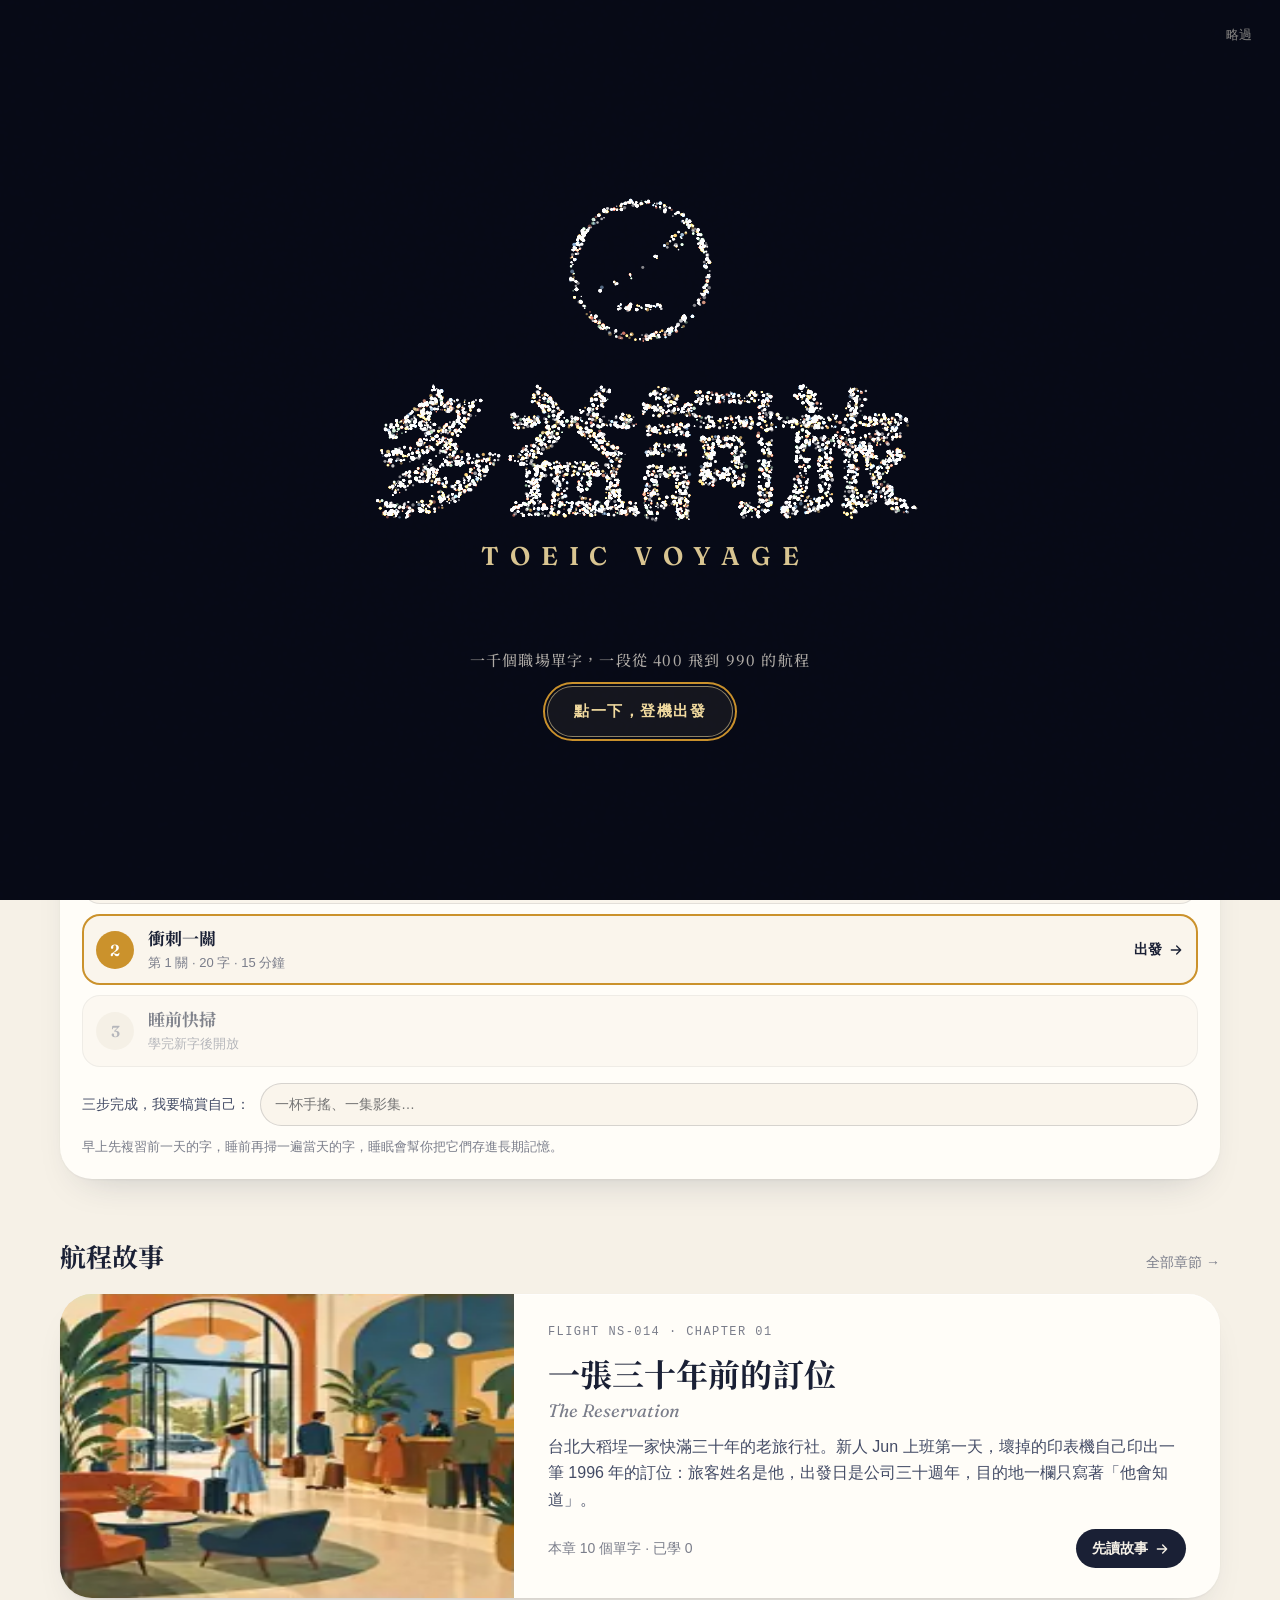
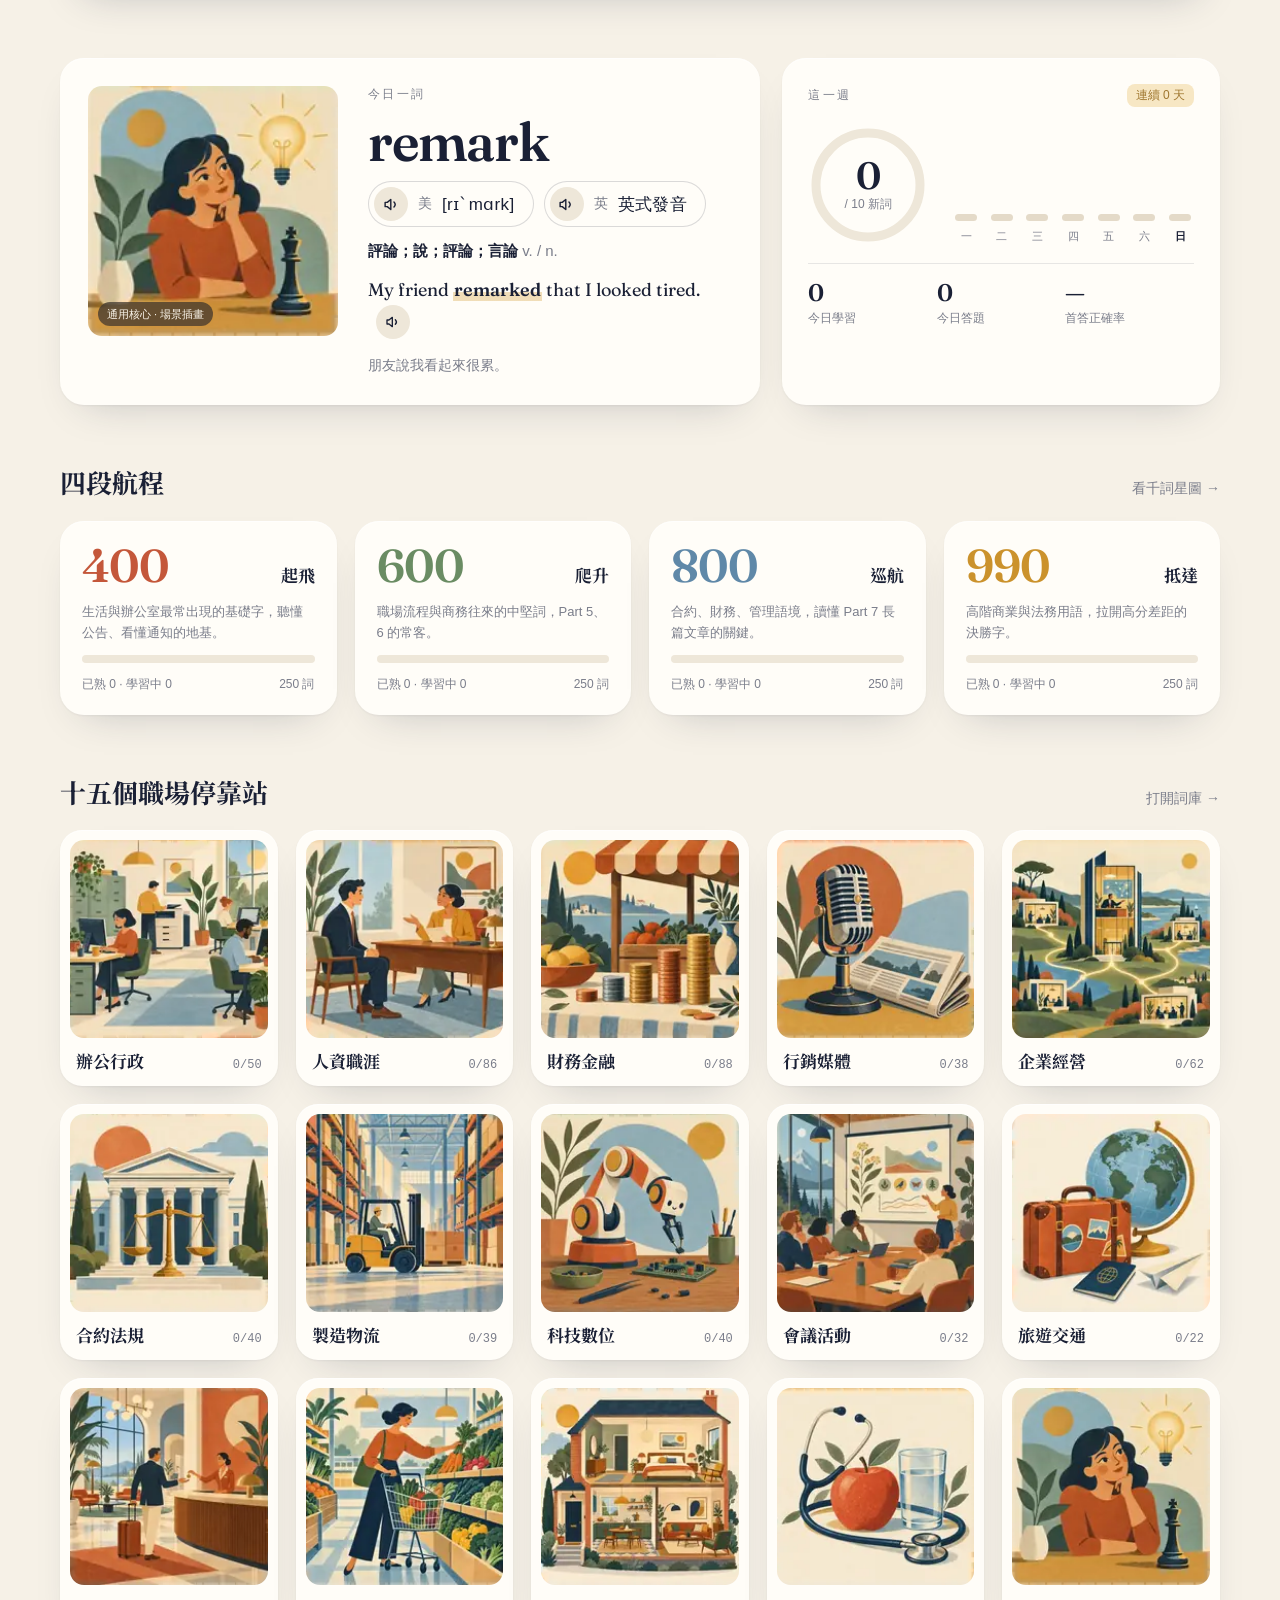
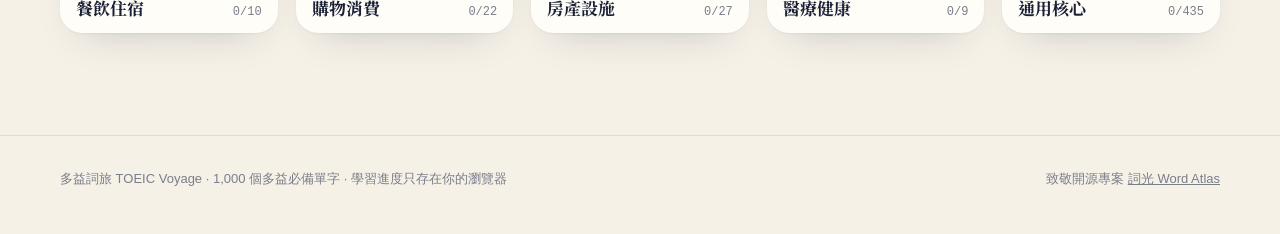
==== index.html @ 52d014e0 "Rotate six workplace sentences per word in fill-in-the-blank questions - 5,000 original TOEIC-contex" ====
<!doctype html>
<html lang="zh-Hant-TW">
<head>
<meta charset="utf-8">
<meta name="viewport" content="width=device-width, initial-scale=1, viewport-fit=cover">
<title>多益詞旅 TOEIC Voyage</title>
<meta name="claude:viewport-fit-sides" content="cover">
<meta name="description" content="多益詞旅 TOEIC Voyage：1,000 個多益必備單字，依 400／600／800／990 分四段航程與 15 個職場場景整理，附插畫、美英真人發音、KK 音標、間隔複習與 Part 5 風格練習。">
<meta name="theme-color" content="#f6f1e7">
<link rel="preconnect" href="https://fonts.googleapis.com">
<link rel="preconnect" href="https://fonts.gstatic.com" crossorigin>
<link rel="stylesheet" href="https://fonts.googleapis.com/css2?family=Fraunces:ital,opsz,wght@0,9..144,300..700;1,9..144,300..700&family=Noto+Serif+TC:wght@600;700;900&display=swap">
<link rel="preload" as="image" href="assets/brand/hero.webp">
<link rel="stylesheet" href="assets/app.css">
</head>
<body>
<div id="app"></div>
<noscript><p style="padding:24px">多益詞旅 TOEIC Voyage 需要啟用 JavaScript 才能使用。</p></noscript>
<script src="assets/words.js"></script>
<script src="assets/stories.js"></script>
<script src="assets/cloze.js"></script>
<script src="assets/app.js"></script>
</body>
</html>
---- assets/app.css ----
/* 多益詞旅 TOEIC Voyage — design system
   Layout: an illustrated field guide. Ivory paper, ink, four field-guide pigments (one per score leg:
   400 terra · 600 sage · 800 sky · 990 ochre), painted plates in rounded frames, risograph grain over everything. */

:root {
  --paper: #f6f1e7;
  --paper-2: #eee7d9;
  --paper-3: #e4dac8;
  --card: #fffdf8;
  --card-2: #faf5ec;
  --ink: #1a2035;
  --ink-2: #434b65;
  --ink-3: #7a7d8a;
  --ink-4: #aba79f;
  --line: rgba(26, 32, 53, 0.1);
  --line-strong: rgba(26, 32, 53, 0.16);
  --terra: #c4573a;
  --terra-soft: #f5ddd1;
  --ochre: #cb922c;
  --ochre-soft: #f7e7c4;
  --sage: #6a8c63;
  --sage-soft: #dfe9d8;
  --sky: #5f88a8;
  --sky-soft: #dde8f0;
  --good: #4b7b45;
  --bad: #b84a30;
  --glow: rgba(255, 200, 110, 0.26);
  --mark: rgba(211, 154, 47, 0.32);
  --hero-ink: #fbf6ec;
  --hero-shade: rgba(16, 22, 40, 0.86);
  --grain-blend: multiply;
  --grain-opacity: 0.32;
  --shadow-sm: 0 1px 2px rgba(30, 38, 64, 0.06), 0 2px 6px -2px rgba(30, 38, 64, 0.06);
  --shadow: 0 1px 0 rgba(255, 255, 255, 0.7) inset, 0 1px 2px rgba(30, 38, 64, 0.05), 0 18px 40px -24px rgba(30, 38, 64, 0.28);
  --shadow-lg: 0 30px 80px -30px rgba(20, 26, 46, 0.45), 0 8px 24px -12px rgba(20, 26, 46, 0.2);
  --serif: "Fraunces", "Iowan Old Style", Georgia, serif;
  --serif-zh: "Noto Serif TC", "Songti TC", "PMingLiU", serif;
  --sans: -apple-system, BlinkMacSystemFont, "PingFang TC", "Noto Sans TC", "Microsoft JhengHei", "Segoe UI", sans-serif;
  --mono: ui-monospace, "SF Mono", "JetBrains Mono", Menlo, Consolas, monospace;
  --r-sm: 10px;
  --r: 16px;
  --r-lg: 24px;
  --r-xl: 32px;
  --ease: cubic-bezier(0.2, 0.8, 0.2, 1);
  --spring: cubic-bezier(0.34, 1.4, 0.5, 1);
  --top: 68px;
  --tabbar: 0px;
  color-scheme: light;
}
@media (prefers-color-scheme: dark) {
  :root:not([data-theme="light"]) {
    --paper: #0d1120;
    --paper-2: #151b2d;
    --paper-3: #1e263b;
    --card: #131a2b;
    --card-2: #19213a;
    --ink: #f2ebdd;
    --ink-2: #c8c1b3;
    --ink-3: #8d8c94;
    --ink-4: #5f6372;
    --line: rgba(242, 235, 221, 0.08);
    --line-strong: rgba(242, 235, 221, 0.14);
    --terra: #e57c5a;
    --terra-soft: rgba(229, 124, 90, 0.16);
    --ochre: #e8b65a;
    --ochre-soft: rgba(232, 182, 90, 0.15);
    --sage: #97b88e;
    --sage-soft: rgba(151, 184, 142, 0.15);
    --sky: #8fb2cc;
    --sky-soft: rgba(143, 178, 204, 0.15);
    --good: #97b88e;
    --bad: #e57c5a;
    --glow: rgba(232, 182, 90, 0.14);
    --mark: rgba(232, 182, 90, 0.28);
    --hero-shade: rgba(8, 12, 24, 0.88);
    --grain-blend: screen;
    --grain-opacity: 0.16;
    --shadow-sm: 0 1px 2px rgba(0, 0, 0, 0.3);
    --shadow: 0 1px 0 rgba(255, 255, 255, 0.04) inset, 0 20px 40px -24px rgba(0, 0, 0, 0.7);
    --shadow-lg: 0 30px 80px -20px rgba(0, 0, 0, 0.75);
    color-scheme: dark;
  }
}
:root[data-theme="dark"] {
  --paper: #0d1120;
  --paper-2: #151b2d;
  --paper-3: #1e263b;
  --card: #131a2b;
  --card-2: #19213a;
  --ink: #f2ebdd;
  --ink-2: #c8c1b3;
  --ink-3: #8d8c94;
  --ink-4: #5f6372;
  --line: rgba(242, 235, 221, 0.08);
  --line-strong: rgba(242, 235, 221, 0.14);
  --terra: #e57c5a;
  --terra-soft: rgba(229, 124, 90, 0.16);
  --ochre: #e8b65a;
  --ochre-soft: rgba(232, 182, 90, 0.15);
  --sage: #97b88e;
  --sage-soft: rgba(151, 184, 142, 0.15);
  --sky: #8fb2cc;
  --sky-soft: rgba(143, 178, 204, 0.15);
  --good: #97b88e;
  --bad: #e57c5a;
  --glow: rgba(232, 182, 90, 0.14);
  --mark: rgba(232, 182, 90, 0.28);
  --hero-shade: rgba(8, 12, 24, 0.88);
  --grain-blend: screen;
  --grain-opacity: 0.16;
  --shadow-sm: 0 1px 2px rgba(0, 0, 0, 0.3);
  --shadow: 0 1px 0 rgba(255, 255, 255, 0.04) inset, 0 20px 40px -24px rgba(0, 0, 0, 0.7);
  --shadow-lg: 0 30px 80px -20px rgba(0, 0, 0, 0.75);
  color-scheme: dark;
}

/* ---------- base ---------- */
*, *::before, *::after { box-sizing: border-box; }
html { -webkit-text-size-adjust: 100%; text-size-adjust: 100%; scroll-padding-top: calc(var(--top) + 16px); }
html.is-locked { overflow: hidden; }
body {
  margin: 0;
  min-height: 100dvh;
  background: radial-gradient(1200px 560px at 50% -220px, var(--glow), transparent 72%) no-repeat, var(--paper);
  color: var(--ink);
  font: 400 15px/1.65 var(--sans);
  -webkit-font-smoothing: antialiased;
  font-feature-settings: "kern", "palt";
}
body::before {
  content: "";
  position: fixed;
  inset: 0 0 auto;
  height: env(safe-area-inset-top, 0px);
  z-index: 60;
  background: var(--paper);
}
body::after {
  /* Risograph grain shared with the paintings. */
  content: "";
  position: fixed;
  inset: 0;
  z-index: 200;
  pointer-events: none;
  opacity: var(--grain-opacity);
  mix-blend-mode: var(--grain-blend);
  background-image: url("data:image/svg+xml;utf8,<svg xmlns='http://www.w3.org/2000/svg' width='180' height='180'><filter id='n'><feTurbulence type='fractalNoise' baseFrequency='.85' numOctaves='3' stitchTiles='stitch'/><feColorMatrix values='0 0 0 0 0.12 0 0 0 0 0.14 0 0 0 0 0.22 0 0 0 .09 0'/></filter><rect width='100%' height='100%' filter='url(%23n)'/></svg>");
}
button, input, select, textarea { font: inherit; color: inherit; }
button { cursor: pointer; background: none; border: 0; padding: 0; }
a { color: inherit; }
:focus-visible { outline: 2px solid var(--ochre); outline-offset: 2px; border-radius: 8px; }
::selection { background: var(--mark); }
[hidden] { display: none !important; }
mark { background: linear-gradient(transparent 60%, var(--mark) 60%); color: inherit; font-weight: 600; padding: 0 1px; }
.sr-only { position: absolute; width: 1px; height: 1px; overflow: hidden; clip: rect(0 0 0 0); white-space: nowrap; }
h1, h2, h3 { text-wrap: balance; margin: 0; font-weight: inherit; }
p { margin: 0; }
img { max-width: 100%; display: block; }

.wrap {
  width: 100%;
  max-width: 1200px;
  margin: 0 auto;
  padding-left: max(20px, env(safe-area-inset-left, 0px));
  padding-right: max(20px, env(safe-area-inset-right, 0px));
}
.eyebrow { font: 500 12px/1.4 var(--sans); letter-spacing: 0.2em; color: var(--ink-3); }
.eyebrow.mono { font-family: var(--mono); letter-spacing: 0.12em; text-transform: uppercase; }
.serif { font-family: var(--serif); }
.num { font-variant-numeric: tabular-nums; }

/* ---------- top bar ---------- */
.top {
  position: sticky;
  top: env(safe-area-inset-top, 0px);
  z-index: 50;
  background: color-mix(in srgb, var(--paper) 82%, transparent);
  backdrop-filter: saturate(1.4) blur(16px);
  -webkit-backdrop-filter: saturate(1.4) blur(16px);
}
.top .wrap { height: var(--top); display: flex; align-items: center; gap: 28px; }
.brand { display: flex; align-items: center; gap: 12px; text-decoration: none; flex: none; }
.brand-mark { width: 34px; height: 34px; color: var(--ink); }
.brand-zh { font: 700 22px/1 var(--serif-zh); letter-spacing: 0.06em; }
.brand-en { font: italic 400 17px/1 var(--serif); color: var(--ink-3); }
.nav { display: flex; gap: 2px; }
.nav a { text-decoration: none; padding: 8px 18px; border-radius: 999px; color: var(--ink-3); font-size: 16px; transition: background 0.2s, color 0.2s; }
.nav a:hover { color: var(--ink); }
.nav a[aria-current="page"] { background: var(--paper-2); color: var(--ink); font-weight: 600; }
.top-tools { margin-left: auto; display: flex; align-items: center; gap: 6px; }
.search-btn {
  display: flex; align-items: center; gap: 10px;
  min-width: 260px;
  padding: 9px 10px 9px 16px;
  border: 1px solid var(--line-strong);
  border-radius: 999px;
  background: color-mix(in srgb, var(--card) 70%, transparent);
  color: var(--ink-3);
}
.search-btn kbd { margin-left: auto; font: 500 11px var(--mono); padding: 2px 7px; border: 1px solid var(--line-strong); border-radius: 7px; background: var(--card); }
.icon-btn { width: 42px; height: 42px; display: grid; place-items: center; border-radius: 999px; color: var(--ink-2); }
.icon-btn:hover { background: var(--paper-2); }
.icon-btn svg, .search-btn svg { width: 20px; height: 20px; }
.icon-btn[aria-pressed="false"] { color: var(--ink-4); }
.amb { position: relative; }
.amb-btn { position: relative; }
.amb-bars { position: absolute; right: 7px; bottom: 7px; display: none; gap: 1.5px; align-items: flex-end; height: 8px; }
.amb-btn.is-on { color: var(--ochre); }
.amb-btn.is-on .amb-bars { display: flex; }
.amb-bars i { width: 2px; height: 100%; border-radius: 1px; background: currentColor; transform-origin: bottom; animation: eq 1.1s ease-in-out infinite; }
.amb-bars i:nth-child(2) { animation-delay: -0.35s; }
.amb-bars i:nth-child(3) { animation-delay: -0.7s; }
@keyframes eq { 0%, 100% { transform: scaleY(0.3); } 50% { transform: scaleY(1); } }
.amb-pop {
  position: absolute;
  right: 0;
  top: calc(100% + 10px);
  z-index: 70;
  width: min(320px, calc(100vw - 32px));
  padding: 16px;
  border-radius: 22px;
  background: var(--card);
  box-shadow: var(--shadow-lg);
  display: grid;
  gap: 10px;
  animation: rise 0.25s var(--ease);
}
.amb-pop ul { list-style: none; margin: 0; padding: 0; display: grid; gap: 4px; }
.amb-pop li button { width: 100%; display: grid; gap: 1px; text-align: left; padding: 9px 12px; border-radius: 14px; }
.amb-pop li button:hover { background: var(--card-2); }
.amb-pop li button[aria-pressed="true"] { background: var(--ochre-soft); }
.amb-pop li b { font: 700 15px/1.3 var(--serif-zh); }
.amb-pop li span { font-size: 12px; color: var(--ink-3); }
.amb-vol { display: grid; grid-template-columns: auto minmax(0, 1fr); gap: 12px; align-items: center; font-size: 13px; color: var(--ink-2); padding: 4px 4px 0; }
.amb-vol input { width: 100%; accent-color: var(--ochre); }
.amb-note { font-size: 12px; color: var(--ink-3); padding: 0 4px; }
@media (max-width: 860px) { .amb { position: static; } .amb-pop { position: fixed; top: calc(var(--top) + env(safe-area-inset-top, 0px) + 6px); right: max(16px, env(safe-area-inset-right, 0px)); } }
.splash { position: fixed; inset: 0; z-index: 195; background: #070b16; color: #f3ecdf; overflow: hidden; clip-path: circle(150% at 50% 50%); transition: clip-path 1s cubic-bezier(0.7, 0, 0.3, 1), opacity 0.6s; }
.splash.is-open { clip-path: circle(0% at 50% 42%); }
.splash-cv { position: absolute; inset: 0; width: 100%; height: 100%; }
.splash-ui { position: absolute; left: 0; right: 0; top: 70%; display: grid; justify-items: center; gap: 14px; padding: 0 max(20px, env(safe-area-inset-left, 0px)); text-align: center; opacity: 0; transform: translateY(8px); transition: opacity 0.8s var(--ease), transform 0.8s var(--ease); }
.splash.is-ready .splash-ui { opacity: 1; transform: none; }
.splash-en { position: absolute; left: 0; right: 0; margin: 0; transform: translateY(-50%); text-align: center; font-family: var(--serif); font-weight: 600; letter-spacing: 0.42em; padding-left: 0.42em; color: rgba(243, 220, 160, 0.9); opacity: 0; transition: opacity 1.2s var(--ease) 0.2s; }
.splash.is-ready .splash-en { opacity: 1; }
.splash.is-still .splash-en { display: none; }
.splash-tag { font: 500 15px/1.6 var(--serif-zh); color: rgba(243, 236, 223, 0.72); letter-spacing: 0.08em; }
.splash-go { padding: 12px 26px; border-radius: 999px; border: 1px solid rgba(243, 220, 160, 0.55); color: #f3dca0; font-weight: 600; letter-spacing: 0.1em; background: rgba(243, 220, 160, 0.06); animation: breathe 2.4s ease-in-out infinite; }
.splash-go:hover { background: rgba(243, 220, 160, 0.14); }
@keyframes breathe { 0%, 100% { box-shadow: 0 0 0 0 rgba(243, 220, 160, 0.0); } 50% { box-shadow: 0 0 0 10px rgba(243, 220, 160, 0.08); } }
.splash-skip { position: fixed; right: max(18px, env(safe-area-inset-right, 0px)); top: calc(18px + env(safe-area-inset-top, 0px)); font-size: 13px; color: rgba(243, 236, 223, 0.55); padding: 6px 10px; }
.splash.is-still .splash-ui { top: 45%; }
.splash.is-still::before { content: "多益詞旅"; position: absolute; left: 0; right: 0; top: 30%; text-align: center; font: 900 clamp(40px, 10vw, 88px)/1 var(--serif-zh); color: #f3ecdf; }
.gx-hint-short { display: none; }
@media (max-width: 600px) { .gx-hint-long { display: none; } .gx-hint-short { display: inline; } .gx-label { font-size: 11px; } .gx-orbit { font-size: 9px; } }
.burst-layer { position: fixed; inset: 0; width: 100vw; height: 100vh; pointer-events: none; z-index: 185; }
.tabbar { display: none; }
@media (max-width: 860px) {
  :root { --top: 58px; --tabbar: 64px; }
  .nav, .search-btn span, .search-btn kbd, .brand-en { display: none; }
  .search-btn { min-width: 0; border: 0; background: none; padding: 10px; }
  .tabbar {
    display: grid;
    grid-template-columns: repeat(6, 1fr);
    position: fixed;
    left: 0; right: 0; bottom: 0;
    z-index: 50;
    padding: 6px max(8px, env(safe-area-inset-right, 0px)) calc(6px + env(safe-area-inset-bottom, 0px)) max(8px, env(safe-area-inset-left, 0px));
    background: color-mix(in srgb, var(--card) 90%, transparent);
    backdrop-filter: blur(16px);
    -webkit-backdrop-filter: blur(16px);
    border-top: 1px solid var(--line);
  }
  .tabbar a { display: grid; justify-items: center; gap: 2px; padding: 6px 0; font-size: 11px; color: var(--ink-3); text-decoration: none; }
  .tabbar a svg { width: 22px; height: 22px; }
  .tabbar a[aria-current="page"] { color: var(--ink); font-weight: 600; }
  main { padding-bottom: calc(var(--tabbar) + 24px); }
}

/* ---------- page head & sections ---------- */
main { display: block; padding-bottom: 72px; }
.page-head { padding-block: 44px 30px; display: grid; gap: 12px; }
.page-head h1 { font: 700 clamp(34px, 5.6vw, 64px)/1.14 var(--serif-zh); letter-spacing: 0.01em; }
.page-head .sub { color: var(--ink-2); font-size: 17px; max-width: 46em; }
.section { padding-block: 30px; display: grid; gap: 20px; }
.section-head { display: flex; align-items: baseline; justify-content: space-between; gap: 16px; flex-wrap: wrap; }
.section-head h2 { font: 700 26px/1.3 var(--serif-zh); }
.section-head .more { color: var(--ink-3); font-size: 14px; text-decoration: none; }
.section-head .more:hover { color: var(--ink); }

/* ---------- controls ---------- */
.btn {
  display: inline-flex; align-items: center; justify-content: center; gap: 10px;
  padding: 13px 24px;
  border-radius: 999px;
  font-weight: 600;
  font-size: 16px;
  background: var(--ink);
  color: var(--paper);
  transition: transform 0.25s var(--spring), box-shadow 0.25s;
  text-decoration: none;
  white-space: nowrap;
}
.btn:hover { transform: translateY(-1px); box-shadow: var(--shadow); }
.btn:active { transform: translateY(0) scale(0.98); }
.btn svg { width: 18px; height: 18px; }
.btn.ghost { background: transparent; color: var(--ink); box-shadow: inset 0 0 0 1px var(--line-strong); }
.btn.ghost:hover { background: var(--card); }
.btn.small { padding: 8px 16px; font-size: 14px; gap: 6px; }
.btn.small svg { width: 16px; height: 16px; }
.btn[disabled] { opacity: 0.4; pointer-events: none; }

.chips { display: flex; gap: 10px; flex-wrap: wrap; }
.chips.scroll { flex-wrap: nowrap; overflow-x: auto; scrollbar-width: none; padding-bottom: 2px; mask-image: linear-gradient(90deg, #000 94%, transparent); }
.chips.scroll::-webkit-scrollbar { display: none; }
.chip {
  flex: none;
  padding: 9px 20px;
  border-radius: 999px;
  border: 1px solid var(--line-strong);
  background: color-mix(in srgb, var(--card) 70%, transparent);
  color: var(--ink-2);
  font-size: 15px;
  white-space: nowrap;
  transition: border-color 0.2s, background 0.2s;
}
.chip:hover { border-color: var(--ink-3); }
.chip[aria-pressed="true"] { background: var(--ink); border-color: var(--ink); color: var(--paper); }
.chip .dot { display: inline-block; width: 8px; height: 8px; border-radius: 50%; margin-right: 8px; vertical-align: 1px; background: var(--lc, var(--ink-3)); }
.seg { display: inline-flex; max-width: 100%; overflow-x: auto; scrollbar-width: none; padding: 4px; border-radius: 999px; background: var(--paper-2); gap: 2px; }
.seg::-webkit-scrollbar { display: none; }
@media (max-width: 520px) { .seg button { padding: 6px 12px; font-size: 14px; } .filter-bar .chips { min-width: 0; } }
.seg button { padding: 7px 18px; border-radius: 999px; font-size: 15px; color: var(--ink-3); white-space: nowrap; }
.seg button[aria-pressed="true"] { background: var(--card); color: var(--ink); font-weight: 600; box-shadow: var(--shadow-sm); }
.badge {
  display: inline-flex; align-items: center; gap: 4px;
  padding: 2px 9px;
  border-radius: 8px;
  font: 600 12px/1.6 var(--mono);
  color: var(--lc-ink, var(--ink-2));
  background: var(--lc-soft, var(--paper-2));
  white-space: nowrap;
}
.badge.plain { font-family: var(--sans); font-weight: 500; }
.lv-400 { --lc: var(--terra); --lc-soft: var(--terra-soft); --lc-ink: var(--terra); }
.lv-600 { --lc: var(--sage); --lc-soft: var(--sage-soft); --lc-ink: var(--good); }
.lv-800 { --lc: var(--sky); --lc-soft: var(--sky-soft); --lc-ink: var(--sky); }
.lv-990 { --lc: var(--ochre); --lc-soft: var(--ochre-soft); --lc-ink: color-mix(in srgb, var(--ochre) 75%, var(--ink)); }
.card { background: var(--card); border-radius: var(--r-lg); box-shadow: var(--shadow); }

/* ---------- painted plates (sprite atlases) ---------- */
.art {
  position: relative;
  aspect-ratio: 1;
  max-width: 100%;
  border-radius: 14px;
  overflow: hidden;
  background-color: var(--paper-3);
  background-repeat: no-repeat;
}
.art > .art-full { position: absolute; inset: 0; background-repeat: no-repeat; opacity: 0; transition: opacity 0.4s var(--ease); }
.art > .art-full.is-in { opacity: 1; }
.art .art-tag {
  position: absolute; left: 10px; bottom: 10px;
  padding: 3px 9px;
  border-radius: 999px;
  font-size: 11px;
  color: var(--hero-ink);
  background: rgba(16, 22, 40, 0.55);
  backdrop-filter: blur(6px);
  -webkit-backdrop-filter: blur(6px);
}

/* ---------- today: illustrated hero ---------- */
.hero {
  position: relative;
  min-height: 460px;
  border-radius: var(--r-xl);
  overflow: hidden;
  box-shadow: var(--shadow-lg);
  color: var(--hero-ink);
  isolation: isolate;
  display: grid;
  align-items: center;
}
.hero-img { position: absolute; inset: 0; z-index: -2; width: 100%; height: 100%; object-fit: cover; object-position: 70% 50%; transform: scale(1.02); }
.hero::before {
  content: "";
  position: absolute;
  inset: 0;
  z-index: -1;
  background: linear-gradient(90deg, var(--hero-shade) 0%, color-mix(in srgb, var(--hero-shade) 70%, transparent) 30%, transparent 62%);
}
.hero-body { padding: 52px 56px; display: grid; gap: 20px; max-width: 560px; }
.hero-flight { font: 500 12px/1.4 var(--mono); letter-spacing: 0.16em; color: color-mix(in srgb, var(--hero-ink) 70%, transparent); }
.hero h2 { font: 700 clamp(44px, 6vw, 72px)/1.05 var(--serif-zh); }
.hero h2 em { font: 600 1.06em/1 var(--serif); font-style: normal; color: #f3c46b; margin-left: 4px; }
.hero h2 small { font: 700 0.42em/1 var(--serif-zh); margin-left: 14px; opacity: 0.85; }
.hero p { font-size: 17px; color: color-mix(in srgb, var(--hero-ink) 86%, transparent); }
.faces { display: flex; align-items: center; gap: 16px; }
.faces-stack { display: flex; }
.faces-stack .art {
  width: 60px; height: 60px;
  border-radius: 14px;
  border: 2.5px solid var(--hero-ink);
  box-shadow: 0 6px 16px rgba(0, 0, 0, 0.3);
  margin-left: -14px;
  transition: transform 0.3s var(--spring);
}
.faces-stack .art:first-child { margin-left: 0; }
.faces-stack .art:nth-child(odd) { transform: rotate(-4deg); }
.faces-stack .art:nth-child(even) { transform: rotate(3deg) translateY(2px); }
.faces-stack:hover .art { transform: none; }
.faces span { font-size: 15px; color: color-mix(in srgb, var(--hero-ink) 80%, transparent); }
.hero .btn { background: var(--hero-ink); color: #1a2035; padding: 16px 30px; font-size: 17px; }
.hero .btn.ghost { background: transparent; color: var(--hero-ink); box-shadow: inset 0 0 0 1px rgba(251, 246, 236, 0.4); }
.hero-cta { display: flex; gap: 12px; flex-wrap: wrap; }
@media (max-width: 760px) {
  .hero { min-height: 0; align-items: end; }
  .hero-img { object-position: 62% 30%; }
  .hero::before { background: linear-gradient(180deg, transparent 0%, color-mix(in srgb, var(--hero-shade) 60%, transparent) 40%, var(--hero-shade) 75%); }
  .hero-body { padding: 180px 22px 26px; }
  .faces { flex-wrap: wrap; gap: 10px; }
  .faces-stack .art { width: 46px; height: 46px; margin-left: -10px; border-radius: 11px; }
  .hero h2 small { display: block; margin: 10px 0 0; }
}

.today-grid { display: grid; grid-template-columns: minmax(0, 1.6fr) minmax(0, 1fr); gap: 22px; }
.wotd { display: grid; grid-template-columns: 250px minmax(0, 1fr); gap: 30px; padding: 28px; align-items: start; }
.wotd-body { display: grid; gap: 12px; min-width: 0; }
.wotd-word { font: 600 clamp(38px, 4.6vw, 54px)/1 var(--serif); letter-spacing: -0.02em; text-align: left; }
.wotd-sent { font: 400 18px/1.6 var(--serif); }
.wotd-zh { color: var(--ink-3); font-size: 14px; }
.week { padding: 26px; display: grid; gap: 18px; align-content: start; }
.week-top { display: flex; justify-content: space-between; align-items: center; }
.ring-row { display: flex; align-items: center; gap: 24px; }
.ring { position: relative; width: 120px; height: 120px; flex: none; }
.ring svg { width: 100%; height: 100%; transform: rotate(-90deg); }
.ring .ring-txt { position: absolute; inset: 0; display: grid; place-content: center; text-align: center; }
.ring .ring-txt b { font: 600 38px/1 var(--serif); }
.ring .ring-txt span { font-size: 12px; color: var(--ink-3); }
.bars { flex: 1; display: grid; grid-template-columns: repeat(7, 1fr); gap: 8px; align-items: end; height: 120px; }
.bar { display: grid; gap: 6px; justify-items: center; align-content: end; height: 100%; }
.bar i { display: block; width: 100%; max-width: 22px; border-radius: 7px; background: var(--paper-3); min-height: 7px; }
.bar i.on { background: var(--ochre); }
.bar span { font-size: 11px; color: var(--ink-3); }
.bar.is-today span { color: var(--ink); font-weight: 600; }
.week-stats { display: grid; grid-template-columns: repeat(3, 1fr); border-top: 1px solid var(--line); padding-top: 16px; }
.week-stats div { display: grid; gap: 2px; }
.week-stats b { font: 600 24px/1.1 var(--serif); }
.week-stats span { font-size: 12px; color: var(--ink-3); }

.legs { display: grid; grid-template-columns: repeat(4, minmax(0, 1fr)); gap: 18px; }
.leg {
  display: grid; gap: 12px;
  padding: 22px 22px 20px;
  text-align: left;
  border-radius: var(--r-lg);
  background: var(--card);
  box-shadow: var(--shadow);
  transition: transform 0.3s var(--spring), box-shadow 0.3s;
}
.leg:hover { transform: translateY(-3px); }
.leg-top { display: flex; justify-content: space-between; align-items: baseline; }
.leg-score { font: 600 46px/1 var(--serif); color: var(--lc); letter-spacing: -0.02em; }
.leg-name { font: 700 17px/1 var(--serif-zh); }
.leg p { font-size: 13px; color: var(--ink-3); min-height: 3.2em; }
.meter { height: 8px; border-radius: 99px; background: var(--paper-2); overflow: hidden; display: flex; }
.meter i { display: block; height: 100%; }
.meter .m-mastered { background: var(--lc, var(--ink)); }
.meter .m-learning { background: color-mix(in srgb, var(--lc, var(--ink)) 35%, transparent); }
.leg-foot { display: flex; justify-content: space-between; font-size: 12px; color: var(--ink-3); }

.topics { display: grid; grid-template-columns: repeat(5, minmax(0, 1fr)); gap: 18px; }
.topic {
  display: grid; gap: 12px;
  padding: 10px 10px 14px;
  text-align: left;
  border-radius: 22px;
  background: var(--card);
  box-shadow: var(--shadow);
  transition: transform 0.3s var(--spring);
}
.topic:hover { transform: translateY(-3px); }
.topic .art { border-radius: 14px; }
.topic-txt { padding: 0 6px; display: flex; justify-content: space-between; align-items: baseline; gap: 8px; }
.topic-txt b { font: 700 17px/1.3 var(--serif-zh); }
.topic-txt span { font: 400 12px var(--mono); color: var(--ink-3); }
@media (max-width: 1040px) {
  .today-grid { grid-template-columns: 1fr; }
  .legs { grid-template-columns: repeat(2, minmax(0, 1fr)); }
  .topics { grid-template-columns: repeat(3, minmax(0, 1fr)); }
}
@media (max-width: 600px) {
  .wotd { grid-template-columns: 1fr; padding: 18px; gap: 18px; }
  .legs { grid-template-columns: 1fr; }
  .topics { grid-template-columns: repeat(2, minmax(0, 1fr)); gap: 12px; }
  .week { padding: 20px; }
  .ring { width: 100px; height: 100px; }
}

/* ---------- atlas ---------- */
.atlas-head { display: grid; grid-template-columns: minmax(0, 1fr) 520px; gap: 28px; align-items: end; }
.search-field { position: relative; display: block; }
.search-field svg { position: absolute; left: 22px; top: 50%; transform: translateY(-50%); width: 21px; height: 21px; color: var(--ink-3); pointer-events: none; }
.search-field input {
  width: 100%;
  padding: 18px 22px 18px 56px;
  border-radius: 999px;
  border: 1px solid var(--line-strong);
  background: var(--card);
  font-size: 17px;
  box-shadow: var(--shadow-sm);
}
.search-field input:focus { outline: none; border-color: var(--ink-3); box-shadow: 0 0 0 4px var(--mark); }
.filters { display: grid; gap: 14px; padding-bottom: 26px; }
.filters > * { min-width: 0; }
.filter-bar { display: flex; justify-content: space-between; align-items: center; gap: 12px; flex-wrap: wrap; }
.filter-bar .count { font-size: 15px; color: var(--ink-3); }
.filter-right { display: flex; align-items: center; gap: 14px; }
.grid { display: grid; grid-template-columns: repeat(auto-fill, minmax(220px, 1fr)); gap: 22px; }
.wcard {
  display: grid; gap: 12px;
  padding: 10px 10px 16px;
  text-align: left;
  border-radius: 22px;
  background: var(--card);
  box-shadow: var(--shadow);
  transition: transform 0.35s var(--spring), box-shadow 0.3s;
  min-width: 0;
}
.wcard:hover { transform: translateY(-4px); box-shadow: var(--shadow-lg); }
.wcard .art { border-radius: 14px; }
.wcard-body { padding: 0 8px; display: grid; gap: 2px; min-width: 0; }
.wcard-top { display: flex; justify-content: space-between; align-items: center; gap: 8px; }
.wcard-word { font: 600 24px/1.25 var(--serif); overflow: hidden; text-overflow: ellipsis; white-space: nowrap; }
.wcard-zh { font-size: 14px; color: var(--ink-3); overflow: hidden; text-overflow: ellipsis; white-space: nowrap; }
.st { display: inline-block; width: 8px; height: 8px; border-radius: 50%; flex: none; box-shadow: inset 0 0 0 1.5px var(--ink-4); }
.st.learning { background: var(--ochre); box-shadow: none; }
.st.mastered { background: var(--sage); box-shadow: none; }
.wcard-meta { display: flex; align-items: center; gap: 8px; }
.list { display: grid; border-radius: var(--r-lg); background: var(--card); box-shadow: var(--shadow); overflow: hidden; }
.wrow {
  display: grid;
  grid-template-columns: 52px minmax(130px, 1.1fr) minmax(0, 1fr) minmax(0, 2fr) 64px 14px;
  gap: 16px;
  align-items: center;
  padding: 10px 20px 10px 10px;
  border-bottom: 1px solid var(--line);
  text-align: left;
}
.wrow:last-child { border-bottom: 0; }
.wrow:hover { background: var(--card-2); }
.wrow .art { width: 52px; border-radius: 10px; }
.wrow .w { font: 600 20px/1.2 var(--serif); }
.wrow .k { font-size: 13px; color: var(--ink-3); overflow: hidden; text-overflow: ellipsis; white-space: nowrap; }
.wrow .z { font-size: 14px; color: var(--ink-2); overflow: hidden; text-overflow: ellipsis; white-space: nowrap; }
.wrow i, .wcard-zh i { font-style: normal; color: var(--ink-4); margin-right: 4px; }
.load-more { display: flex; justify-content: center; padding-top: 30px; }
.empty { padding: 30px 20px 60px; text-align: center; color: var(--ink-3); display: grid; gap: 12px; justify-items: center; }
.empty img { width: 220px; border-radius: 24px; box-shadow: var(--shadow); }
.empty b { font: 700 24px var(--serif-zh); color: var(--ink); }
@media (max-width: 960px) { .atlas-head { grid-template-columns: 1fr; } }
@media (max-width: 760px) {
  .wrow { grid-template-columns: 44px minmax(0, 1fr) minmax(0, 1.2fr) 10px; padding-right: 14px; gap: 12px; }
  .wrow .art { width: 44px; }
  .wrow .k, .wrow .badge { display: none; }
}
@media (max-width: 520px) {
  .grid { grid-template-columns: repeat(2, minmax(0, 1fr)); gap: 12px; }
  .wcard { padding: 6px 6px 12px; border-radius: 18px; gap: 8px; }
  .wcard-body { padding: 0 6px; }
  .wcard-word { font-size: 19px; }
  .wcard .badge { display: none; }
}

/* ---------- overlays ---------- */
.overlay {
  position: fixed;
  inset: 0;
  z-index: 80;
  display: grid;
  place-items: center;
  padding: max(24px, env(safe-area-inset-top, 0px)) max(16px, env(safe-area-inset-right, 0px)) max(24px, env(safe-area-inset-bottom, 0px)) max(16px, env(safe-area-inset-left, 0px));
  background: rgba(20, 22, 30, 0.38);
  backdrop-filter: blur(10px) saturate(0.9);
  -webkit-backdrop-filter: blur(10px) saturate(0.9);
  animation: fade 0.25s var(--ease);
}
@keyframes fade { from { opacity: 0; } }
@keyframes rise { from { opacity: 0; transform: translateY(16px) scale(0.985); } }
.sheet {
  position: relative;
  width: min(1100px, 100%);
  max-height: 100%;
  overflow: auto;
  overscroll-behavior: contain;
  background: var(--paper);
  border-radius: 36px;
  box-shadow: var(--shadow-lg);
  animation: rise 0.4s var(--ease);
}
.sheet-close {
  position: sticky; top: 16px;
  float: right;
  margin: 16px 16px 0 0;
  z-index: 3;
  width: 50px; height: 50px;
  border-radius: 50%;
  display: grid; place-items: center;
  background: var(--card);
  box-shadow: var(--shadow);
}
.sheet-close svg { width: 22px; height: 22px; }
.entry { display: grid; grid-template-columns: minmax(0, 0.92fr) minmax(0, 1.2fr); gap: 52px; padding: 50px 56px 52px; }
.entry-side { display: grid; gap: 18px; align-content: start; position: sticky; top: 0; }
.entry-side > .art { border-radius: 26px; box-shadow: var(--shadow-lg); }
.entry-actions { display: flex; gap: 8px; flex-wrap: wrap; }
.entry-state { font-size: 13px; color: var(--ink-3); }
.entry-nav { display: flex; justify-content: space-between; align-items: center; gap: 8px; }
.entry-nav span { font: 400 12px var(--mono); color: var(--ink-3); }
.entry-main { display: grid; gap: 24px; align-content: start; min-width: 0; }
.entry-meta { display: flex; gap: 8px; align-items: center; flex-wrap: wrap; padding-right: 120px; }
.entry-no { display: flex; align-items: center; gap: 14px; font: 500 13px/1 var(--mono); letter-spacing: 0.16em; color: var(--ink-3); }
.entry-no i { width: 44px; height: 1px; background: var(--line-strong); }
.entry-word { font: 600 clamp(52px, 7vw, 88px)/0.95 var(--serif); letter-spacing: -0.035em; overflow-wrap: anywhere; }
.prons { display: flex; gap: 10px; flex-wrap: wrap; }
.pron {
  display: inline-flex; align-items: center; gap: 10px;
  padding: 5px 18px 5px 5px;
  border-radius: 999px;
  border: 1px solid var(--line-strong);
  background: var(--card);
  transition: border-color 0.2s;
}
.pron:hover { border-color: var(--ink-3); }
.pron .spk { width: 34px; height: 34px; border-radius: 50%; display: grid; place-items: center; background: var(--paper-2); }
.pron.is-playing .spk { background: var(--ochre-soft); color: var(--ochre); }
.pron .spk svg { width: 17px; height: 17px; }
.pron small { color: var(--ink-3); font-size: 14px; }
.pron b { font: 400 17px/1 var(--sans); letter-spacing: 0.02em; }
.senses { display: grid; gap: 10px; padding-bottom: 24px; border-bottom: 1px solid var(--line); }
.sense { display: grid; grid-template-columns: 64px minmax(0, 1fr); gap: 12px; align-items: baseline; }
.sense i { font: italic 500 18px var(--serif); color: var(--terra); }
.sense b { font: 600 22px/1.45 var(--sans); }
.block-label { font-size: 13px; letter-spacing: 0.16em; color: var(--ink-3); margin-bottom: 10px; }
.example { display: grid; gap: 8px; }
.example .en-line { font: 400 24px/1.55 var(--serif); }
.example .zh-line { color: var(--ink-3); font-size: 16px; }
.mini-spk { display: inline-grid; place-items: center; width: 34px; height: 34px; border-radius: 50%; background: var(--paper-2); vertical-align: 4px; margin-left: 8px; }
.mini-spk svg { width: 16px; height: 16px; }
.sense i small { display: block; font: 400 11px/1.2 var(--sans); font-style: normal; color: var(--ink-3); margin-top: 2px; }
.nyms { display: grid; grid-template-columns: repeat(auto-fit, minmax(220px, 1fr)); gap: 16px; padding-bottom: 22px; border-bottom: 1px solid var(--line); }
.nym .block-label { display: block; }
.nym-list { display: flex; flex-wrap: wrap; gap: 8px; }
.nym-chip { padding: 4px 12px; border-radius: 999px; background: var(--paper-2); font: 500 16px/1.4 var(--serif); color: var(--ink-2); }
.nym-chip.is-link { background: var(--card); box-shadow: inset 0 0 0 1px var(--line-strong); color: var(--ink); text-decoration: underline; text-decoration-color: var(--ink-4); text-underline-offset: 3px; }
.nym-chip.is-link:hover { box-shadow: inset 0 0 0 1px var(--ink-3); }
.examples { display: grid; gap: 22px; }
.ex-tag { justify-self: start; padding: 2px 10px; border-radius: 7px; font-size: 12px; letter-spacing: 0.08em; background: var(--sage-soft); color: var(--good); }
.ex-tag.is-toeic { background: var(--terra-soft); color: var(--terra); }
.cols { display: grid; grid-template-columns: repeat(auto-fill, minmax(190px, 1fr)); gap: 10px; }
.cols.compact { grid-template-columns: repeat(auto-fill, minmax(160px, 1fr)); }
.col { display: grid; gap: 2px; padding: 12px 16px; border-radius: 14px; background: var(--card); box-shadow: var(--shadow-sm); }
.col b { font: 500 17px/1.3 var(--serif); }
.col span { font-size: 13px; color: var(--ink-3); }
.tip { display: grid; gap: 6px; padding: 18px 20px; border-radius: var(--r); background: var(--ochre-soft); }
.tip .block-label { margin: 0; color: color-mix(in srgb, var(--ochre) 80%, var(--ink)); }
.tip p { font-size: 15px; color: var(--ink); }
.related { display: grid; grid-template-columns: repeat(auto-fill, minmax(150px, 1fr)); gap: 10px; }
.related button { display: grid; grid-template-columns: 44px minmax(0, 1fr); gap: 10px; align-items: center; padding: 6px 10px 6px 6px; border-radius: 14px; background: var(--card); text-align: left; box-shadow: var(--shadow-sm); }
.related button:hover { box-shadow: var(--shadow); }
.related .art { border-radius: 9px; }
.related b { display: block; font: 600 16px/1.2 var(--serif); overflow: hidden; text-overflow: ellipsis; white-space: nowrap; }
.related span { display: block; font-size: 12px; color: var(--ink-3); overflow: hidden; text-overflow: ellipsis; white-space: nowrap; }
@media (max-width: 860px) {
  .overlay.is-entry { padding: 0; place-items: end stretch; }
  .overlay.is-entry .sheet { border-radius: 28px 28px 0 0; max-height: 94dvh; }
  .entry { grid-template-columns: 1fr; padding: 22px 20px calc(30px + env(safe-area-inset-bottom, 0px)); gap: 22px; }
  .entry-side { position: static; }
  .entry-side > .art { width: min(100%, 420px); }
  .entry-meta { padding-right: 60px; }
  .example .en-line { font-size: 20px; }
}

.palette { width: min(660px, 100%); align-self: start; margin-top: 8vh; background: var(--card); border-radius: 26px; box-shadow: var(--shadow-lg); overflow: hidden; animation: rise 0.3s var(--ease); }
.palette .search-field input { border: 0; border-radius: 0; box-shadow: none; border-bottom: 1px solid var(--line); padding-block: 22px; font-size: 18px; }
.palette .search-field input:focus { box-shadow: none; }
.pal-list { max-height: 56vh; overflow: auto; padding: 8px; }
.pal-item { display: grid; grid-template-columns: 44px minmax(0, 1fr) auto; gap: 14px; width: 100%; padding: 8px 12px 8px 8px; border-radius: 14px; text-align: left; align-items: center; }
.pal-item .art { border-radius: 10px; }
.pal-item[aria-selected="true"], .pal-item:hover { background: var(--paper-2); }
.pal-item b { font: 600 19px var(--serif); margin-right: 10px; }
.pal-item span { color: var(--ink-3); font-size: 14px; }
.pal-hint { padding: 12px 20px; font-size: 12px; color: var(--ink-3); border-top: 1px solid var(--line); display: flex; gap: 18px; }

.dialog { width: min(660px, 100%); background: var(--paper); border-radius: 32px; overflow: hidden; box-shadow: var(--shadow-lg); animation: rise 0.35s var(--ease); max-height: 100%; overflow-y: auto; }
.dialog-art { height: 190px; background-size: cover; background-position: 50% 45%; }
.dialog-body { padding: 30px 36px 32px; display: grid; gap: 22px; }
.dialog h2 { font: 700 30px/1.25 var(--serif-zh); }
.dialog .sub { color: var(--ink-2); }
.pick { display: grid; grid-template-columns: repeat(2, minmax(0, 1fr)); gap: 12px; }
.pick button { text-align: left; padding: 16px 18px; border-radius: 20px; background: var(--card); box-shadow: var(--shadow-sm), inset 0 0 0 1.5px var(--line); display: grid; gap: 4px; }
.pick button b { font: 600 34px/1 var(--serif); color: var(--lc, var(--ink)); }
.pick button strong { font-size: 15px; }
.pick button span { font-size: 13px; color: var(--ink-3); }
.pick button[aria-pressed="true"] { box-shadow: inset 0 0 0 2px var(--ink), 0 0 0 4px var(--mark); }
.dialog-foot { display: flex; justify-content: flex-end; gap: 10px; flex-wrap: wrap; }
@media (max-width: 520px) { .dialog-body { padding: 22px 20px 24px; } .pick { grid-template-columns: 1fr; } .dialog-art { height: 140px; } }

.toast {
  position: fixed;
  left: 50%;
  bottom: calc(26px + var(--tabbar) + env(safe-area-inset-bottom, 0px));
  transform: translateX(-50%);
  z-index: 190;
  padding: 11px 20px;
  border-radius: 999px;
  background: var(--ink);
  color: var(--paper);
  font-size: 14px;
  box-shadow: var(--shadow-lg);
  animation: rise 0.3s var(--ease);
  max-width: calc(100% - 32px);
}

/* ---------- learn ---------- */
.learn { max-width: 1000px; margin: 0 auto; padding-block: 28px 40px; display: grid; gap: 22px; }
.learn-top { display: flex; align-items: center; gap: 16px; max-width: 760px; width: 100%; margin: 0 auto; }
.learn-top .meter { flex: 1; height: 6px; }
.learn-top .meter i { background: var(--ochre); transition: width 0.5s var(--ease); }
.learn-top .count { font: 500 13px var(--mono); color: var(--ink-3); }
.flash {
  display: grid;
  grid-template-columns: minmax(0, 0.85fr) minmax(0, 1.15fr);
  gap: 36px;
  padding: 26px;
  border-radius: var(--r-xl);
  background: var(--card);
  box-shadow: var(--shadow-lg);
  animation: rise 0.4s var(--ease);
  align-items: center;
}
.flash > .art { border-radius: 22px; }
.flash-body { display: grid; gap: 18px; align-content: center; min-width: 0; padding-right: 10px; }
.flash-head { display: flex; justify-content: space-between; align-items: center; gap: 8px; flex-wrap: wrap; }
.flash-word { font: 600 clamp(46px, 7vw, 78px)/1 var(--serif); letter-spacing: -0.035em; overflow-wrap: anywhere; }
.flash-hint { color: var(--ink-3); font-size: 15px; }
.flash-back { display: grid; gap: 16px; animation: flipin 0.5s var(--ease); transform-origin: top center; }
@keyframes flipin { from { opacity: 0; transform: perspective(900px) rotateX(-14deg) translateY(-6px); } }
.flash-back .senses { border: 0; padding: 0; }
.flash.is-front > .art { filter: saturate(0.85); }
.rates { display: grid; grid-template-columns: repeat(4, 1fr); gap: 12px; max-width: 760px; width: 100%; margin: 0 auto; }
.rate { display: grid; gap: 2px; justify-items: center; padding: 14px 6px; border-radius: 18px; background: var(--card); box-shadow: var(--shadow); font-weight: 600; font-size: 16px; transition: transform 0.25s var(--spring); }
.rate small { font: 400 12px var(--mono); color: var(--ink-3); }
.rate:hover { transform: translateY(-2px); }
.rate.r1 { color: var(--bad); }
.rate.r2 { color: var(--ochre); }
.rate.r3 { color: var(--sky); }
.rate.r4 { color: var(--good); }
.kbd-hint { text-align: center; font-size: 12px; color: var(--ink-4); }
.kbd-hint kbd { font: 500 11px var(--mono); padding: 1px 6px; border: 1px solid var(--line-strong); border-radius: 6px; }
@media (hover: none) { .kbd-hint { display: none; } }
.reveal-btn { justify-self: center; min-width: 240px; }
.done { display: grid; grid-template-columns: minmax(0, 1fr) minmax(0, 1.1fr); gap: 40px; align-items: center; padding: 26px; border-radius: var(--r-xl); background: var(--card); box-shadow: var(--shadow-lg); }
.done img { border-radius: 22px; width: 100%; aspect-ratio: 1; object-fit: cover; }
.done-body { display: grid; gap: 18px; padding-right: 20px; }
.done h2 { font: 700 clamp(28px, 4vw, 40px)/1.25 var(--serif-zh); }
.done .score { font: 600 64px/1 var(--serif); color: var(--ochre); }
@media (max-width: 760px) {
  .flash, .done { grid-template-columns: 1fr; gap: 18px; padding: 14px 14px 22px; }
  .flash > .art { max-width: 300px; justify-self: center; width: 100%; }
  .flash-body, .done-body { padding: 0 8px; }
  .rates { grid-template-columns: repeat(2, 1fr); }
  .done img { max-width: 300px; justify-self: center; }
}

/* ---------- practice ---------- */
.modes { display: grid; grid-template-columns: repeat(5, minmax(0, 1fr)); gap: 18px; }
.mode { display: grid; gap: 12px; padding: 10px 10px 18px; text-align: left; border-radius: 24px; background: var(--card); box-shadow: var(--shadow); transition: transform 0.3s var(--spring), box-shadow 0.3s; align-content: start; }
.mode:hover { transform: translateY(-4px); box-shadow: var(--shadow-lg); }
.mode img { border-radius: 16px; aspect-ratio: 1; object-fit: cover; width: 100%; height: auto; align-self: start; }
.mode-txt { padding: 0 8px; display: grid; gap: 6px; }
.mode .m-part { font: 500 11px/1 var(--mono); letter-spacing: 0.12em; color: var(--ink-3); text-transform: uppercase; }
.mode h3 { font: 700 21px/1.3 var(--serif-zh); }
.mode p { font-size: 13px; color: var(--ink-3); }
.mode[disabled] { opacity: 0.5; pointer-events: none; }
@media (max-width: 1040px) { .modes { grid-template-columns: repeat(3, minmax(0, 1fr)); } }
@media (max-width: 600px) { .modes { grid-template-columns: repeat(2, minmax(0, 1fr)); gap: 12px; } .mode p { display: none; } }
.quiz { max-width: 800px; margin: 0 auto; padding-block: 28px 40px; display: grid; gap: 20px; }
.q-card { padding: 34px 38px; border-radius: var(--r-xl); background: var(--card); box-shadow: var(--shadow-lg); display: grid; gap: 24px; animation: rise 0.35s var(--ease); }
.q-hero { display: grid; grid-template-columns: 150px minmax(0, 1fr); gap: 24px; align-items: center; }
.q-hero .art { border-radius: 18px; }
.q-prompt { font: 600 clamp(32px, 6vw, 56px)/1.1 var(--serif); letter-spacing: -0.02em; overflow-wrap: anywhere; }
.q-prompt.zh { font: 700 clamp(24px, 4vw, 32px)/1.45 var(--serif-zh); letter-spacing: 0; }
.q-sent { font: 400 clamp(21px, 3vw, 26px)/1.6 var(--serif); }
.q-sent .blank { display: inline-block; min-width: 5.5ch; border-bottom: 2px solid var(--ink); margin: 0 3px; text-align: center; font-weight: 600; }
.q-sub { color: var(--ink-3); font-size: 15px; }
.opts { display: grid; grid-template-columns: 1fr 1fr; gap: 12px; }
.opt { display: grid; grid-template-columns: 30px minmax(0, 1fr); gap: 12px; align-items: center; padding: 15px 18px; border-radius: 18px; background: var(--card-2); box-shadow: inset 0 0 0 1.5px var(--line); text-align: left; font-size: 16px; transition: box-shadow 0.2s, background 0.2s; }
.opt .k { width: 28px; height: 28px; border-radius: 9px; display: grid; place-items: center; font: 500 13px var(--mono); background: var(--paper-2); color: var(--ink-3); }
.opt .t { overflow-wrap: anywhere; }
.opt .t.en { font: 500 21px/1.2 var(--serif); }
.opt:hover:not([disabled]) { box-shadow: inset 0 0 0 1.5px var(--ink-3); }
.opt.ok { box-shadow: inset 0 0 0 2px var(--good); background: var(--sage-soft); }
.opt.no { box-shadow: inset 0 0 0 2px var(--bad); background: var(--terra-soft); }
.opt[disabled] { cursor: default; }
.spell { display: flex; gap: 10px; }
.spell input { flex: 1; width: 0; min-width: 0; padding: 14px 20px; border-radius: 18px; border: 1.5px solid var(--line-strong); background: var(--card-2); font: 500 26px var(--serif); text-align: center; }
.spell input:focus { outline: none; border-color: var(--ink-3); box-shadow: 0 0 0 4px var(--mark); }
.feedback { display: grid; grid-template-columns: 64px minmax(0, 1fr); gap: 16px; align-items: center; padding: 14px; border-radius: 22px; background: var(--card); box-shadow: var(--shadow); animation: rise 0.3s var(--ease); }
.feedback .art { border-radius: 14px; }
.feedback .fb-title { font-weight: 600; }
.feedback .fb-title.ok { color: var(--good); }
.feedback .fb-title.no { color: var(--bad); }
.feedback .fb-tip { font-size: 14px; color: var(--ink-2); }
.listen-stage { display: grid; justify-items: center; gap: 14px; }
.listen-stage img { width: 180px; border-radius: 24px; box-shadow: var(--shadow); }
.big-listen { width: 76px; height: 76px; border-radius: 50%; display: grid; place-items: center; background: var(--ink); color: var(--paper); box-shadow: var(--shadow-lg); margin-top: -50px; transition: transform 0.25s var(--spring); }
.big-listen:hover { transform: scale(1.06); }
.big-listen svg { width: 32px; height: 32px; }
.result-list { display: grid; gap: 10px; }
.result-row { display: grid; grid-template-columns: 48px minmax(0, 1fr) auto; gap: 14px; align-items: center; padding: 6px 16px 6px 6px; border-radius: 16px; background: var(--card); box-shadow: var(--shadow-sm); text-align: left; width: 100%; }
.result-row .art { border-radius: 10px; }
.result-row b { font: 600 19px var(--serif); }
.result-row span { color: var(--ink-3); font-size: 14px; }
.row-btns { display: flex; gap: 10px; flex-wrap: wrap; }
@media (max-width: 600px) {
  .opts { grid-template-columns: 1fr; }
  .q-card { padding: 22px 18px; }
  .q-hero { grid-template-columns: 96px minmax(0, 1fr); gap: 16px; }
}

/* ---------- map ---------- */
.map-wrap { position: relative; border-radius: var(--r-xl); overflow: hidden; background: #070b16; box-shadow: var(--shadow-lg); aspect-ratio: 16 / 10; max-width: 100%; min-height: 440px; }
.map-wrap canvas { position: absolute; inset: 0; width: 100%; height: 100%; display: block; cursor: crosshair; }
.gx-canvas { position: absolute; inset: 0; display: block; cursor: grab; touch-action: none; }
.gx-canvas:active { cursor: grabbing; }
.gx-labels { position: absolute; inset: 0; pointer-events: none; overflow: hidden; }
.gx-label { position: absolute; left: 0; top: 0; font: 700 13px/1 var(--serif-zh); color: rgba(242, 235, 221, 0.9); text-shadow: 0 1px 8px rgba(0, 0, 0, 0.8); white-space: nowrap; will-change: transform; }
.gx-orbit { position: absolute; left: 0; top: 0; font: 500 11px/1 var(--mono); letter-spacing: 0.1em; color: rgba(243, 220, 160, 0.9); white-space: nowrap; will-change: transform; }
.gx-hint { position: absolute; left: 50%; top: 16px; transform: translateX(-50%); padding: 6px 14px; border-radius: 999px; background: rgba(8, 12, 24, 0.6); color: rgba(242, 235, 221, 0.85); font-size: 12px; white-space: nowrap; pointer-events: none; transition: opacity 1.2s; max-width: calc(100% - 24px); overflow: hidden; text-overflow: ellipsis; }
.gx-hint.is-faded { opacity: 0; }
.map-legend { position: absolute; left: 22px; bottom: 18px; display: flex; gap: 16px; flex-wrap: wrap; font-size: 12px; color: rgba(242, 235, 221, 0.72); pointer-events: none; }
.map-legend i { display: inline-block; width: 8px; height: 8px; border-radius: 50%; margin-right: 6px; }
.map-tip { position: absolute; z-index: 2; pointer-events: none; display: grid; grid-template-columns: 52px auto; gap: 10px; align-items: center; padding: 6px 14px 6px 6px; border-radius: 14px; background: rgba(251, 246, 236, 0.97); color: #1a2035; font-size: 13px; box-shadow: 0 12px 30px rgba(0, 0, 0, 0.45); white-space: nowrap; }
.map-tip .art { border-radius: 9px; }
.map-tip b { display: block; font: 600 18px var(--serif); }
.map-stats { display: grid; grid-template-columns: repeat(4, minmax(0, 1fr)); gap: 14px; }
.map-stat { padding: 18px 20px; border-radius: var(--r); background: var(--card); box-shadow: var(--shadow); display: grid; gap: 4px; }
.map-stat b { font: 600 32px/1 var(--serif); color: var(--lc, var(--ink)); }
.map-stat span { font-size: 13px; color: var(--ink-3); }
@media (max-width: 720px) { .map-wrap { aspect-ratio: 3 / 4; min-height: 0; } .map-stats { grid-template-columns: 1fr 1fr; } }

/* ---------- me ---------- */
.me-grid { display: grid; grid-template-columns: minmax(0, 1.3fr) minmax(0, 1fr); gap: 22px; align-items: start; }
.panel { padding: 26px; display: grid; gap: 20px; }
.panel h2 { font: 700 21px/1.3 var(--serif-zh); }
.kpis { display: grid; grid-template-columns: repeat(4, minmax(0, 1fr)); gap: 12px; }
.kpi { display: grid; gap: 2px; }
.kpi b { font: 600 36px/1.1 var(--serif); }
.kpi span { font-size: 12px; color: var(--ink-3); }
.heat { display: grid; grid-template-rows: repeat(7, 1fr); grid-auto-flow: column; grid-auto-columns: 1fr; gap: 4px; }
.heat i { aspect-ratio: 1; border-radius: 3px; background: var(--paper-2); }
.heat i.h1 { background: color-mix(in srgb, var(--ochre) 35%, var(--paper-2)); }
.heat i.h2 { background: color-mix(in srgb, var(--ochre) 65%, var(--paper-2)); }
.heat i.h3 { background: var(--ochre); }
.heat-foot { display: flex; justify-content: space-between; font-size: 12px; color: var(--ink-3); }
.lv-rows { display: grid; gap: 14px; }
.lv-row { display: grid; grid-template-columns: 70px minmax(0, 1fr) 96px; gap: 14px; align-items: center; }
.lv-row b { font: 600 24px var(--serif); color: var(--lc); }
.lv-row span { font: 400 12px var(--mono); color: var(--ink-3); text-align: right; }
.setting { display: grid; gap: 8px; }
.setting > label, .setting > .lab { font-weight: 600; font-size: 14px; }
.setting .hint { font-size: 13px; color: var(--ink-3); }
.setting input[type="range"] { width: 100%; accent-color: var(--ochre); }
.data-box { width: 100%; min-height: 110px; padding: 12px; border-radius: 12px; border: 1px solid var(--line-strong); background: var(--card-2); font: 400 12px/1.5 var(--mono); resize: vertical; }
.backup { display: grid; grid-template-columns: 88px minmax(0, 1fr); gap: 16px; align-items: center; }
.backup img { border-radius: 16px; }
.about { display: grid; grid-template-columns: repeat(2, minmax(0, 1fr)); gap: 22px; }
.about .panel p, .about .panel li { font-size: 14px; color: var(--ink-2); }
.about ul { margin: 0; padding-left: 1.2em; display: grid; gap: 8px; }
.score-bands { display: grid; gap: 8px; }
.band { display: grid; grid-template-columns: 20px 92px minmax(0, 1fr); gap: 10px; align-items: center; font-size: 14px; }
.band i { width: 18px; height: 18px; border-radius: 6px; }
.band b { font: 600 14px var(--mono); }
@media (max-width: 1000px) { .me-grid, .about { grid-template-columns: 1fr; } }
@media (max-width: 520px) { .kpis { grid-template-columns: 1fr 1fr; } .lv-row { grid-template-columns: 56px minmax(0, 1fr) 84px; } }

.foot { padding-block: 32px 44px; color: var(--ink-3); font-size: 13px; border-top: 1px solid var(--line); }
.foot .wrap { display: flex; justify-content: space-between; gap: 16px; flex-wrap: wrap; }
@media (max-width: 860px) { .foot { padding-bottom: calc(var(--tabbar) + 40px); } }

@media (prefers-reduced-motion: reduce) {
  *, *::before, *::after { animation-duration: 0.01ms !important; transition-duration: 0.01ms !important; }
}

/* ---------- view transitions ---------- */
.top { view-transition-name: topbar; }
.tabbar { view-transition-name: tabbar; }
.flash, .q-card { view-transition-name: card; }
::view-transition-group(topbar), ::view-transition-group(tabbar) { animation: none; }
::view-transition-old(root) { animation: vt-fade-out 0.22s var(--ease) both; }
::view-transition-new(root) { animation: vt-fade-in 0.3s var(--ease) both; }
html[data-vt="page-fwd"]::view-transition-old(root) { animation: vt-out-left 0.26s var(--ease) both; }
html[data-vt="page-fwd"]::view-transition-new(root) { animation: vt-in-right 0.42s var(--ease) both; }
html[data-vt="page-back"]::view-transition-old(root) { animation: vt-out-right 0.26s var(--ease) both; }
html[data-vt="page-back"]::view-transition-new(root) { animation: vt-in-left 0.42s var(--ease) both; }
html[data-vt="card"]::view-transition-old(card) { animation: vt-out-left 0.28s var(--ease) both; }
html[data-vt="card"]::view-transition-new(card) { animation: vt-in-right 0.45s var(--ease) both; }
html[data-vt="card"]::view-transition-old(root), html[data-vt="card"]::view-transition-new(root) { animation: none; }
::view-transition-group(word-art) { animation-duration: 0.5s; animation-timing-function: cubic-bezier(0.2, 0.8, 0.2, 1); }
::view-transition-old(word-art), ::view-transition-new(word-art) { height: 100%; object-fit: cover; }
html[data-vt="modal"] .sheet { animation: none; }
@keyframes vt-fade-out { to { opacity: 0; } }
@keyframes vt-fade-in { from { opacity: 0; } }
@keyframes vt-out-left { to { opacity: 0; transform: translateX(-28px); } }
@keyframes vt-in-right { from { opacity: 0; transform: translateX(36px); } }
@keyframes vt-out-right { to { opacity: 0; transform: translateX(28px); } }
@keyframes vt-in-left { from { opacity: 0; transform: translateX(-36px); } }
.vt-fallback { animation: vt-in-right 0.42s var(--ease) both; }
main.vt-fallback { animation: vt-fade-in 0.35s var(--ease) both; }
@media (prefers-reduced-motion: reduce) {
  ::view-transition-group(*), ::view-transition-old(*), ::view-transition-new(*) { animation: none !important; }
}
html[data-vt="card"] .flash, html[data-vt="card"] .q-card { animation: none; }

/* ---------- story: 航程故事 ---------- */
.ex-tag.is-story { display: inline-flex; align-items: center; gap: 6px; background: var(--sky-soft); color: var(--sky); }
.ex-tag.is-story svg { width: 14px; height: 14px; }
.story-cue { display: grid; gap: 8px; width: 100%; text-align: left; padding: 16px 18px; border-radius: 18px; background: var(--card-2); box-shadow: inset 0 0 0 1px var(--line); transition: box-shadow 0.2s; }
.story-cue:hover { box-shadow: inset 0 0 0 1px var(--sky); }
.story-cue-en { font: italic 400 20px/1.55 var(--serif); color: var(--ink); }
.story-cue-go { display: inline-flex; align-items: center; gap: 6px; font-size: 13px; color: var(--ink-3); }
.story-cue-go svg { width: 14px; height: 14px; }
.story-cue.is-compact { padding: 12px 14px; }
.story-cue.is-compact .story-cue-en { font-size: 18px; }

.tale-feature { display: grid; grid-template-columns: minmax(0, 0.9fr) minmax(0, 1.4fr); gap: 0; overflow: hidden; border-radius: var(--r-xl); background: var(--card); box-shadow: var(--shadow); color: inherit; text-decoration: none; transition: box-shadow 0.3s var(--ease), transform 0.3s var(--ease); }
.tale-feature:hover { transform: translateY(-2px); box-shadow: var(--shadow-lg); }
.tale-feature > .art { border-radius: 0; aspect-ratio: auto; min-height: 240px; height: 100%; }
.tale-feature-body { display: grid; gap: 12px; align-content: center; padding: 30px 34px; }
.tale-feature h3 { font: 700 clamp(24px, 3vw, 32px)/1.3 var(--serif-zh); display: grid; gap: 4px; }
.tale-feature h3 small { font: italic 400 18px/1.3 var(--serif); color: var(--ink-3); }
.tale-feature p { color: var(--ink-2); font-size: 16px; }
.tale-feature-foot { display: flex; align-items: center; justify-content: space-between; gap: 12px; flex-wrap: wrap; color: var(--ink-3); font-size: 14px; margin-top: 4px; }

.tale-how { display: grid; grid-template-columns: repeat(3, minmax(0, 1fr)); gap: 14px; }
.tale-how > div { display: grid; grid-template-columns: 34px minmax(0, 1fr); gap: 12px; padding: 18px; border-radius: var(--r); background: var(--card); box-shadow: var(--shadow-sm); }
.tale-how b { width: 34px; height: 34px; border-radius: 50%; display: grid; place-items: center; font: 600 16px var(--serif); background: var(--ochre-soft); color: var(--ochre); }
.tale-how span { color: var(--ink-2); font-size: 14px; }
.tale-how strong { display: block; color: var(--ink); font: 700 16px/1.5 var(--serif-zh); margin-bottom: 2px; }
.tale-list { display: grid; gap: 12px; }
.tale-row { display: grid; grid-template-columns: 92px minmax(0, 1fr) auto; gap: 18px; align-items: center; padding: 12px 20px 12px 12px; border-radius: var(--r-lg); background: var(--card); box-shadow: var(--shadow-sm); color: inherit; text-decoration: none; transition: box-shadow 0.2s, transform 0.2s var(--ease); }
a.tale-row:hover { box-shadow: var(--shadow); transform: translateX(3px); }
.tale-row-body { display: grid; gap: 4px; min-width: 0; }
.tale-row-body b { font: 700 19px/1.35 var(--serif-zh); }
.tale-row-en { font: italic 400 15px var(--serif); color: var(--ink-3); }
.tale-row-body .meter { height: 4px; margin-top: 6px; max-width: 260px; --lc: var(--terra); }
.tale-row-state { display: grid; justify-items: end; gap: 6px; font-size: 13px; color: var(--ink-3); white-space: nowrap; }
.tale-row.is-soon { opacity: 0.66; box-shadow: inset 0 0 0 1px var(--line); background: transparent; }
.tale-soon-art { display: grid; place-items: center; color: var(--ink-4); background: var(--paper-2); }
.tale-soon-art svg { width: 30px; height: 30px; }

.tale { max-width: 780px; padding-block: 18px 40px; display: grid; gap: 26px; }
.tale-bar { display: flex; align-items: center; gap: 10px; flex-wrap: wrap; }
.tale-bar .eyebrow { flex: 1; min-width: 0; }
.tale-bar-tools { display: flex; gap: 8px; }
.tale-bar-tools .btn.is-on { background: var(--ink); color: var(--paper); box-shadow: none; }
.tale-bar-tools .btn[aria-pressed="true"] { background: var(--paper-2); }
.tale-head { position: relative; border-radius: var(--r-xl); overflow: hidden; box-shadow: var(--shadow-lg); }
.tale-head > .art { aspect-ratio: 16 / 9; border-radius: 0; width: 100%; }
.tale-head-txt { position: absolute; inset: auto 0 0 0; padding: 80px 30px 26px; display: grid; gap: 6px; color: var(--hero-ink); background: linear-gradient(transparent, var(--hero-shade) 58%); }
.tale-head-txt .eyebrow { color: color-mix(in srgb, var(--hero-ink) 75%, transparent); }
.tale-head h1 { font: 600 clamp(32px, 6vw, 52px)/1.1 var(--serif); letter-spacing: -0.01em; }
.tale-head p { font: 700 18px/1.4 var(--serif-zh); opacity: 0.9; }
.tale-words .block-label { display: block; }
.tale-chips { display: flex; flex-wrap: wrap; gap: 8px; }
.tale-chip { display: inline-flex; align-items: baseline; gap: 8px; padding: 7px 14px; border-radius: 999px; background: var(--card); box-shadow: inset 0 0 0 1px var(--line-strong); font-size: 13px; color: var(--ink-3); }
.tale-chip b { font: 600 16px var(--serif); color: var(--ink); }
.tale-chip.st-learning { box-shadow: inset 0 0 0 1.5px var(--ochre); }
.tale-chip.st-mastered { background: var(--sage-soft); box-shadow: inset 0 0 0 1px transparent; }
.tale-chip.st-mastered b::after { content: " ✓"; color: var(--good); font-size: 13px; }

.tale-body { display: grid; gap: 22px; padding: 34px 38px; border-radius: var(--r-xl); background: var(--card); box-shadow: var(--shadow); }
.st-block { position: relative; display: grid; gap: 8px; padding-right: 44px; border-radius: 14px; transition: background 0.3s; }
.st-block.is-reading { background: color-mix(in srgb, var(--ochre-soft) 55%, transparent); box-shadow: 0 0 0 10px color-mix(in srgb, var(--ochre-soft) 55%, transparent); }
.st-en { font: 400 21px/1.75 var(--serif); color: var(--ink); text-wrap: pretty; }
.tale-body .st-block:first-child .st-en::first-letter { float: left; font: 600 64px/0.82 var(--serif); padding: 8px 10px 0 0; color: var(--terra); }
.st-zh { display: none; color: var(--ink-3); font-size: 15px; line-height: 1.8; padding-left: 14px; border-left: 2px solid var(--line-strong); }
.tale-body.show-zh .st-zh, .st-block.is-zh .st-zh { display: block; animation: rise 0.25s var(--ease); }
.st-tools { position: absolute; top: 2px; right: 0; display: grid; gap: 6px; }
.st-tools .mini-spk { margin: 0; vertical-align: 0; }
.st-tr { width: 34px; height: 34px; border-radius: 50%; display: grid; place-items: center; font: 600 13px var(--serif-zh); background: var(--paper-2); color: var(--ink-3); }
.st-block.is-zh .st-tr, .tale-body.show-zh .st-tr { background: var(--ink); color: var(--paper); }
.tw { font: inherit; color: inherit; padding: 0 2px; border-radius: 4px; background: linear-gradient(transparent 62%, var(--mark) 62%); font-weight: 600; cursor: pointer; transition: background 0.2s; }
.tw:hover { background: var(--mark); }
.tw.st-mastered { background: linear-gradient(transparent 62%, color-mix(in srgb, var(--sage) 30%, transparent) 62%); }
.st-paper { display: grid; gap: 3px; padding: 20px 24px; border-radius: 6px; background: var(--card-2); box-shadow: inset 0 0 0 1px var(--line-strong), 4px 4px 0 var(--paper-2); font: 400 16px/1.6 var(--mono); color: var(--ink-2); overflow-wrap: anywhere; }
.st-paper .tw { font-family: var(--mono); }
.st-paper-head { font-weight: 700; letter-spacing: 0.06em; color: var(--ink); padding-bottom: 8px; margin-bottom: 6px; border-bottom: 1px dashed var(--line-strong); }
.st-paper .gap { height: 8px; }
.st-sms { display: grid; gap: 10px; padding: 18px; border-radius: 22px; background: var(--paper-2); }
.bubble { display: grid; gap: 2px; max-width: 82%; justify-self: start; padding: 10px 15px; border-radius: 18px 18px 18px 6px; background: var(--card); font: 400 17px/1.5 var(--sans); box-shadow: var(--shadow-sm); }
.bubble small { font-size: 11px; color: var(--ink-3); letter-spacing: 0.06em; }
.bubble.is-me { justify-self: end; border-radius: 18px 18px 6px 18px; background: var(--sky); color: #fff; }
.bubble.is-me small { color: rgba(255, 255, 255, 0.75); }
.bubble.is-me .tw { background: rgba(255, 255, 255, 0.24); }
.tale-end { text-align: center; color: var(--ink-3); font: italic 400 15px var(--serif); letter-spacing: 0.1em; }
.tale-next { display: grid; gap: 8px; padding: 22px 26px; border-radius: var(--r-lg); background: var(--hero-shade); color: var(--hero-ink); }
.tale-next .eyebrow { color: var(--ochre); }
.tale-next p { font: 700 19px/1.6 var(--serif-zh); }
.tale-actions { display: flex; gap: 10px; flex-wrap: wrap; align-items: center; }
.tale-done { color: var(--good); font-size: 15px; }

.cz { gap: 18px; }
.cz-passage { padding: 26px 30px; gap: 16px; }
.cz-passage .st-en { font-size: 18px; }
.cz-blank { scroll-margin-top: calc(var(--top) + 80px); display: inline-block; min-width: 4.2em; padding: 0 8px; margin: 0 2px; text-align: center; border-bottom: 2px solid var(--ink-4); color: var(--ink-3); font: 600 0.9em var(--mono); }
.cz-blank.is-cur { border-color: var(--ochre); color: var(--ochre); background: var(--ochre-soft); border-radius: 6px 6px 0 0; animation: pulse-blank 1.6s ease-in-out infinite; }
.cz-blank.is-filled { min-width: 0; font: 600 1em var(--serif); color: var(--ink); }
.cz-blank.is-filled.ok { border-color: var(--good); }
.cz-blank.is-filled.no { border-color: var(--bad); }
@keyframes pulse-blank { 50% { background: transparent; } }
.cz-panel .opt { background: var(--paper-2); }
.cz-panel .opt.ok { background: linear-gradient(var(--sage-soft), var(--sage-soft)), var(--paper-2); }
.cz-panel .opt.no { background: linear-gradient(var(--terra-soft), var(--terra-soft)), var(--paper-2); }
.cz-panel .opt .t { overflow-wrap: normal; }
.cz-panel { position: sticky; bottom: calc(12px + var(--tabbar) + env(safe-area-inset-bottom, 0px)); padding: 22px 26px; gap: 16px; z-index: 5; }
.cz-fb { display: flex; align-items: center; gap: 10px 16px; flex-wrap: wrap; }
.cz-fb .btn { margin-left: auto; }
.cz-fb .fb-title { font-weight: 600; }
.cz-fb .fb-title.ok { color: var(--good); }
.cz-fb .fb-title.no { color: var(--bad); }
.cz-word { font: 600 19px var(--serif); text-decoration: underline; text-underline-offset: 3px; }

@media (max-width: 860px) {
  .tale-feature { grid-template-columns: minmax(0, 1fr); }
  .tale-feature > .art { aspect-ratio: 16 / 9; min-height: 0; }
  .tale-feature-body { padding: 22px; }
  .tale-how { grid-template-columns: minmax(0, 1fr); }
}
@media (max-width: 600px) {
  .tale { gap: 20px; }
  .tale-bar-tools .btn span { display: none; }
  .tale-head > .art { aspect-ratio: 4 / 3; }
  .tale-head-txt { padding: 60px 20px 18px; }
  .tale-body { padding: 22px 18px; border-radius: var(--r-lg); }
  .st-en { font-size: 19px; }
  .st-block { padding-right: 40px; }
  .st-paper { padding: 16px; font-size: 14px; }
  .tale-row { grid-template-columns: 64px minmax(0, 1fr); padding-right: 14px; }
  .tale-row-state { grid-column: 2; justify-items: start; grid-auto-flow: column; justify-content: start; }
  .cz-passage { padding: 20px 16px; }
  .cz-panel { padding: 16px; }
  .cz-panel .opts { grid-template-columns: 1fr 1fr; gap: 8px; }
  .cz-panel .opt { padding: 10px 12px; grid-template-columns: 22px minmax(0, 1fr); gap: 8px; }
  .cz-panel .opt .k { width: 22px; height: 22px; }
  .cz-panel .opt .t.en { font-size: 17px; }
  .cz-panel .kbd-hint { display: none; }
}

/* ---------- English-first cues ---------- */
.def-line { display: flex; gap: 10px; align-items: baseline; font: italic 400 19px/1.5 var(--serif); color: var(--ink); }
.def-line.is-big { font-size: clamp(21px, 3vw, 26px); }
.def-tag { flex: none; font: 600 11px/1 var(--mono); letter-spacing: 0.1em; text-transform: uppercase; padding: 4px 7px; border-radius: 6px; background: var(--sky-soft); color: var(--sky); font-style: normal; }
.q-pic { justify-self: center; width: min(320px, 100%); }
.q-pic .art { border-radius: 22px; box-shadow: var(--shadow); }
.q-def { display: grid; gap: 12px; justify-items: start; }
.q-def p { font: italic 400 clamp(23px, 3.4vw, 30px)/1.45 var(--serif); }
.q-def.is-small p { font-size: 20px; }
.fb-def { display: grid; gap: 2px; font: italic 400 16px/1.45 var(--serif); color: var(--ink-2); }
.fb-def small { font: 400 13px var(--sans); color: var(--ink-3); font-style: normal; }
.listen-stage.is-compact .big-listen { margin-top: 0; }

/* ---------- sprint levels ---------- */
.sp-how { display: grid; grid-template-columns: repeat(3, minmax(0, 1fr)); gap: 14px; }
.sp-how > div { display: grid; grid-template-columns: 34px minmax(0, 1fr); gap: 12px; padding: 18px; border-radius: var(--r); background: var(--card); box-shadow: var(--shadow-sm); }
.sp-how b { width: 34px; height: 34px; border-radius: 50%; display: grid; place-items: center; font: 600 16px var(--serif); background: var(--terra-soft); color: var(--terra); }
.sp-how span { color: var(--ink-2); font-size: 14px; }
.sp-how strong { display: block; color: var(--ink); font: 700 16px/1.5 var(--serif-zh); margin-bottom: 2px; }
.sp-rule { display: flex; align-items: center; gap: 10px 12px; flex-wrap: wrap; font-size: 14px; color: var(--ink-3); }
.sp-rule .seg button { padding: 6px 14px; font-size: 14px; }
.sp-grid { display: grid; grid-template-columns: repeat(10, minmax(0, 1fr)); gap: 10px; }
.sp-tile { position: relative; display: grid; justify-items: center; align-content: center; gap: 2px; aspect-ratio: 1; border-radius: 16px; background: var(--card); box-shadow: inset 0 0 0 1.5px var(--line), var(--shadow-sm); color: var(--ink-2); text-decoration: none; transition: transform 0.25s var(--spring), box-shadow 0.2s; }
a.sp-tile:hover { transform: translateY(-3px); box-shadow: inset 0 0 0 1.5px var(--lc), var(--shadow); }
.sp-tile b { font: 600 clamp(15px, 2vw, 21px)/1 var(--serif); color: var(--ink); }
.sp-tile i { font: 500 10px/1 var(--mono); font-style: normal; color: var(--lc); letter-spacing: 0.06em; }
.sp-stars { font-size: 11px; letter-spacing: 1px; color: var(--ink-4); }
.sp-tile.is-done { background: var(--lc-soft); box-shadow: none; }
.sp-tile.is-done .sp-stars { color: var(--ochre); }
.sp-tile.is-next { background: var(--ink); box-shadow: 0 0 0 4px color-mix(in srgb, var(--ochre) 35%, transparent); animation: next-glow 2.2s ease-in-out infinite; }
.sp-tile.is-next b, .sp-tile.is-next .sp-stars { color: var(--paper); }
.sp-tile.is-next i { color: var(--ochre); }
.sp-tile.is-locked { opacity: 0.4; background: transparent; box-shadow: inset 0 0 0 1px var(--line); }
@keyframes next-glow { 50% { box-shadow: 0 0 0 9px color-mix(in srgb, var(--ochre) 12%, transparent); } }

.sp .learn-top { max-width: 820px; }
.sp-clock { font: 600 15px var(--mono); padding: 5px 11px; border-radius: 999px; background: var(--paper-2); color: var(--ink); min-width: 64px; text-align: center; }
.sp-clock.is-over { background: var(--terra-soft); color: var(--terra); }
.sp-steps { display: flex; justify-content: center; gap: 8px; list-style: none; padding: 0; margin: 0; }
.sp-steps li { display: inline-flex; align-items: center; gap: 7px; padding: 6px 14px 6px 6px; border-radius: 999px; font-size: 14px; color: var(--ink-4); background: transparent; box-shadow: inset 0 0 0 1px var(--line); }
.sp-steps b { width: 22px; height: 22px; border-radius: 50%; display: grid; place-items: center; font: 600 12px var(--mono); background: var(--paper-2); }
.sp-steps li.is-on { color: var(--ink); font-weight: 600; background: var(--card); box-shadow: var(--shadow-sm); }
.sp-steps li.is-on b { background: var(--ochre); color: #fff; }
.sp-steps li.is-past { color: var(--good); }
.sp-steps li.is-past b { background: var(--sage-soft); color: var(--good); }
.sp-intro { display: grid; justify-items: center; text-align: center; gap: 16px; padding: 40px 28px; border-radius: var(--r-xl); background: var(--card); box-shadow: var(--shadow-lg); max-width: 760px; width: 100%; margin: 0 auto; }
.sp-intro h1 { font: 700 clamp(40px, 7vw, 64px)/1.1 var(--serif-zh); }
.sp-intro > p { color: var(--ink-2); }
.sp-faces { display: grid; grid-template-columns: repeat(10, minmax(0, 1fr)); gap: 6px; width: 100%; }
.sp-faces .art { border-radius: 10px; }
.sp-stars-how { list-style: none; padding: 0; margin: 0; display: grid; gap: 6px; text-align: left; font-size: 14px; color: var(--ink-2); }
.sp-stars-how b { display: inline-block; min-width: 3.4em; color: var(--ochre); letter-spacing: 1px; }
.sp-see .flash-body { gap: 16px; }
.sp-see .example .en-line { font-size: 20px; }
.sp-zh summary { cursor: pointer; font-size: 13px; color: var(--ink-3); }
.sp-zh p { margin-top: 6px; color: var(--ink-3); font-size: 14px; }
.sp-actions { display: flex; justify-content: center; gap: 10px; flex-wrap: wrap; }
.sp-actions .btn.is-on { background: var(--terra); color: #fff; box-shadow: none; animation: pulse-blank 1.2s ease-in-out infinite; }
.sp-actions .btn.is-ok { color: var(--good); box-shadow: inset 0 0 0 1.5px var(--good); }
.sp-dots { display: inline-flex; gap: 5px; }
.sp-dots i { width: 9px; height: 9px; border-radius: 50%; background: var(--paper-3); }
.sp-dots i.on { background: var(--good); }
.sp-combo { position: fixed; left: 50%; bottom: calc(28px + var(--tabbar) + env(safe-area-inset-bottom, 0px)); transform: translateX(-50%); padding: 8px 18px; border-radius: 999px; background: var(--ink); color: var(--ochre); font: 600 16px var(--serif); letter-spacing: 0.06em; box-shadow: var(--shadow-lg); animation: rise 0.3s var(--spring); z-index: 20; pointer-events: none; }
.sp-make { max-width: 760px; width: 100%; margin: 0 auto; }
.sp-make-head { display: grid; grid-template-columns: auto minmax(0, 1fr); gap: 20px; align-items: center; }
.sp-make-head .art { width: 110px; border-radius: 16px; }
.sp-make-head .flash-word { font-size: clamp(36px, 5vw, 52px); margin-bottom: 8px; }
.sp-make-hint { color: var(--ink-2); font-size: 15px; }
.sp-form { display: grid; gap: 12px; }
.sp-form textarea { width: 100%; resize: vertical; min-height: 96px; padding: 14px 16px; border-radius: 16px; border: 1.5px solid var(--line-strong); background: var(--card-2); color: var(--ink); font: 400 20px/1.5 var(--serif); }
.sp-form textarea:focus { outline: none; border-color: var(--ochre); }
.sp-make-msg { min-height: 1.4em; color: var(--bad); font-size: 14px; }
.sp-done { grid-template-columns: minmax(0, 0.8fr) minmax(0, 1.2fr); }
.sp-stamp { display: grid; place-items: center; align-content: center; gap: 10px; aspect-ratio: 1; border-radius: 50%; border: 3px double var(--lc); color: var(--lc); background: var(--lc-soft); transform: rotate(-8deg); animation: stamp 0.6s var(--spring) both; }
.sp-stamp b { font-size: clamp(34px, 6vw, 52px); letter-spacing: 4px; color: var(--ochre); }
.sp-stamp > span:last-child { font: 700 20px var(--serif-zh); color: var(--ink); }
@keyframes stamp { from { transform: rotate(-20deg) scale(1.6); opacity: 0; } to { transform: rotate(-8deg) scale(1); opacity: 1; } }
.sp-stats { display: grid; grid-template-columns: repeat(4, minmax(0, 1fr)); gap: 10px; }
.sp-stats > div { display: grid; gap: 2px; padding: 12px; border-radius: 14px; background: var(--paper-2); }
.sp-stats b { font: 600 24px var(--serif); }
.sp-stats span { font-size: 12px; color: var(--ink-3); }

/* ---------- daily rhythm ---------- */
.rhythm { display: grid; gap: 10px; padding: 22px; border-radius: var(--r-xl); background: var(--card); box-shadow: var(--shadow); }
.rhythm-meter { height: 6px; margin-bottom: 6px; --lc: var(--good); }
.rh-step { display: grid; grid-template-columns: 38px minmax(0, 1fr) auto; gap: 14px; align-items: center; padding: 12px 14px; border-radius: 18px; background: var(--card-2); box-shadow: inset 0 0 0 1px var(--line); color: inherit; text-decoration: none; transition: box-shadow 0.2s, transform 0.2s var(--ease); }
.rh-step:hover { transform: translateX(3px); }
.rh-no { width: 38px; height: 38px; border-radius: 50%; display: grid; place-items: center; font: 600 16px var(--serif); background: var(--paper-2); color: var(--ink-3); }
.rh-txt { display: grid; gap: 2px; min-width: 0; }
.rh-txt b { font: 700 17px/1.4 var(--serif-zh); }
.rh-txt span { font-size: 13px; color: var(--ink-3); }
.rh-go { display: inline-flex; align-items: center; gap: 6px; font-size: 14px; font-weight: 600; white-space: nowrap; }
.rh-go svg { width: 16px; height: 16px; }
.rh-step.is-now { box-shadow: inset 0 0 0 2px var(--ochre); }
.rh-step.is-now .rh-no { background: var(--ochre); color: #fff; }
.rh-step.is-done .rh-no { background: var(--sage-soft); color: var(--good); }
.rh-step.is-done b { color: var(--ink-3); }
.rh-step.is-off { opacity: 0.55; pointer-events: none; }
.reward { display: flex; align-items: center; gap: 10px; flex-wrap: wrap; margin-top: 6px; font-size: 14px; color: var(--ink-2); }
.reward input { flex: 1; min-width: 160px; padding: 9px 14px; border-radius: 999px; border: 1px solid var(--line-strong); background: var(--card-2); color: var(--ink); font: inherit; }
.reward-line { padding: 12px 16px; border-radius: 14px; background: var(--ochre-soft); color: var(--ink); font: 700 16px/1.5 var(--serif-zh); }
.rh-note { font-size: 13px; color: var(--ink-3); }
.notes { display: grid; grid-template-columns: repeat(2, minmax(0, 1fr)); gap: 12px; }
.note { display: grid; gap: 6px; padding: 16px 18px; border-radius: var(--r); background: var(--card); box-shadow: var(--shadow-sm); }
.note-w { justify-self: start; font: 600 15px var(--serif); color: var(--terra); }
.note p { font: italic 400 18px/1.5 var(--serif); }
.note span { font: 400 11px var(--mono); color: var(--ink-4); }
.rc-card .flash-body { gap: 18px; }
.rc-sent { font: 400 19px/1.55 var(--serif); }
.rc-rates { grid-template-columns: repeat(2, minmax(0, 200px)); justify-content: center; }

@media (max-width: 860px) {
  .sp-how { grid-template-columns: minmax(0, 1fr); }
  .sp-grid { grid-template-columns: repeat(5, minmax(0, 1fr)); }
  .sp-done { grid-template-columns: minmax(0, 1fr); }
  .sp-stamp { width: min(240px, 70%); justify-self: center; }
  .notes { grid-template-columns: minmax(0, 1fr); }
}
@media (max-width: 600px) {
  .sp-faces { grid-template-columns: repeat(5, minmax(0, 1fr)); }
  .sp-intro { padding: 28px 18px; }
  .sp-steps li { padding: 4px 10px 4px 4px; font-size: 13px; }
  .sp-stats { grid-template-columns: repeat(2, minmax(0, 1fr)); }
  .sp-make-head .art { width: 72px; }
  .sp .learn-top { gap: 10px; }
  .sp-clock { min-width: 0; padding: 4px 8px; font-size: 13px; }
  .rh-step { grid-template-columns: 34px minmax(0, 1fr); }
  .rh-go { display: none; }
  .def-line { font-size: 17px; }
}
.q-hero.is-solo { grid-template-columns: minmax(0, 1fr); }
.result-row span { min-width: 0; text-align: right; max-width: 34em; }
@media (max-width: 600px) {
  .result-row { grid-template-columns: 48px minmax(0, 1fr); row-gap: 2px; }
  .result-row .art { grid-row: span 2; }
  .result-row span { text-align: left; }
}
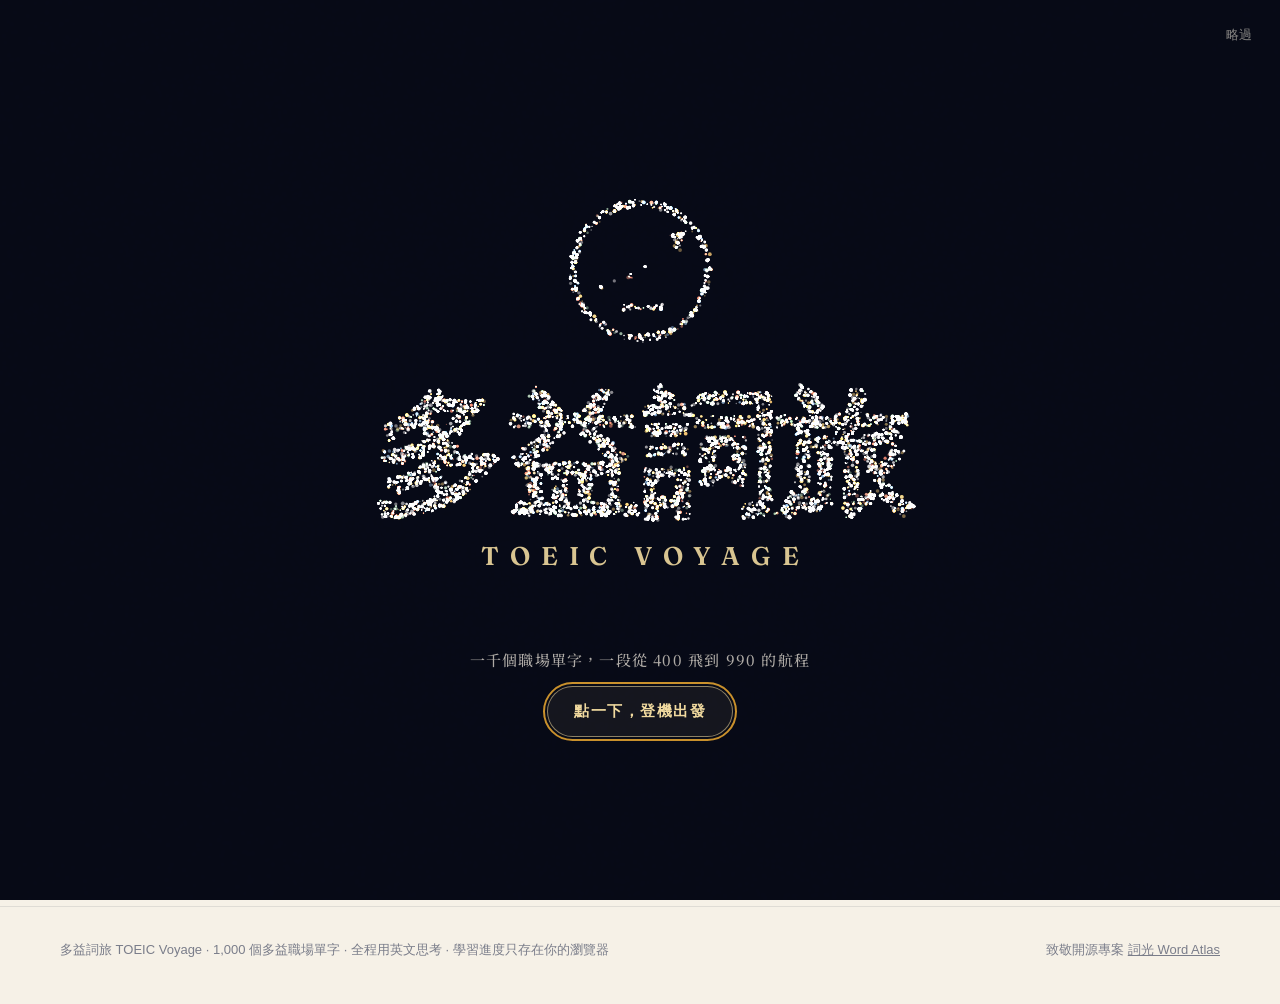
==== commit 4fdf24c9: "Revamp for thinking in English: answer-first learning, layered English hints, workplace tools - Prom" ====
--- a/index.html
+++ b/index.html
@@ -5,7 +5,7 @@
 <meta name="viewport" content="width=device-width, initial-scale=1, viewport-fit=cover">
 <title>多益詞旅 TOEIC Voyage</title>
 <meta name="claude:viewport-fit-sides" content="cover">
-<meta name="description" content="多益詞旅 TOEIC Voyage：1,000 個多益必備單字，依 400／600／800／990 分四段航程與 15 個職場場景整理，附插畫、美英真人發音、KK 音標、間隔複習與 Part 5 風格練習。">
+<meta name="description" content="多益詞旅 TOEIC Voyage：給想進外商的上班族，1,000 個多益職場單字，全程用英文思考。英英釋義只用基礎英文、分層英文提示、字根聯想、Part 2 聽力、職場 Email 與面試練習、職缺說明檢測器。">
 <meta name="theme-color" content="#f6f1e7">
 <link rel="preconnect" href="https://fonts.googleapis.com">
 <link rel="preconnect" href="https://fonts.gstatic.com" crossorigin>
@@ -19,6 +19,7 @@
 <script src="assets/words.js"></script>
 <script src="assets/stories.js"></script>
 <script src="assets/cloze.js"></script>
+<script src="assets/extra.js"></script>
 <script src="assets/app.js"></script>
 </body>
 </html>
--- a/assets/app.css
+++ b/assets/app.css
@@ -261,7 +261,7 @@
   .search-btn { min-width: 0; border: 0; background: none; padding: 10px; }
   .tabbar {
     display: grid;
-    grid-template-columns: repeat(6, 1fr);
+    grid-template-columns: repeat(5, 1fr);
     position: fixed;
     left: 0; right: 0; bottom: 0;
     z-index: 50;
@@ -806,7 +806,7 @@
 .opt.no { box-shadow: inset 0 0 0 2px var(--bad); background: var(--terra-soft); }
 .opt[disabled] { cursor: default; }
 .spell { display: flex; gap: 10px; }
-.spell input { flex: 1; width: 0; min-width: 0; padding: 14px 20px; border-radius: 18px; border: 1.5px solid var(--line-strong); background: var(--card-2); font: 500 26px var(--serif); text-align: center; }
+.spell input { flex: 1; width: 0; min-width: 0; padding: 14px 16px; border-radius: 18px; border: 1.5px solid var(--line-strong); background: var(--card-2); font: 500 26px var(--serif); text-align: center; }
 .spell input:focus { outline: none; border-color: var(--ink-3); box-shadow: 0 0 0 4px var(--mark); }
 .feedback { display: grid; grid-template-columns: 64px minmax(0, 1fr); gap: 16px; align-items: center; padding: 14px; border-radius: 22px; background: var(--card); box-shadow: var(--shadow); animation: rise 0.3s var(--ease); }
 .feedback .art { border-radius: 14px; }
@@ -1197,3 +1197,244 @@
   .result-row .art { grid-row: span 2; }
   .result-row span { text-align: left; }
 }
+.no-enter { animation: none !important; }
+
+/* =====================================================================
+   v2 — think in English: hints, after-answer Chinese, new question types,
+   workplace tools, progress, power-saving and hands-free modes
+   ===================================================================== */
+/* power-saving mode: no grain, no glow, no motion */
+html.lite body::after { display: none; }
+html.lite body { background: var(--paper); }
+html.lite *, html.lite *::before, html.lite *::after { animation: none !important; transition: none !important; }
+html.lite .hero-img, html.lite .tale-head .art-full { display: none; }
+html.lite .tabbar, html.lite .top { backdrop-filter: none; -webkit-backdrop-filter: none; }
+html.lite ::view-transition-group(*), html.lite ::view-transition-old(*), html.lite ::view-transition-new(*) { animation: none !important; }
+
+/* words without a fitting picture: a lettered tile (small) or the example sentence (large) */
+.art.is-mono { display: grid; place-items: center; background: var(--lc-soft, var(--paper-2)); color: var(--lc, var(--ink-3)); }
+.art.is-mono span { font: 600 clamp(18px, 40cqw, 64px)/1 var(--serif); text-transform: lowercase; }
+.art.is-mono { container-type: inline-size; }
+.art.is-text { aspect-ratio: auto; min-height: 200px; display: grid; align-content: center; gap: 12px; padding: 26px; background: var(--lc-soft, var(--paper-2)); }
+.art.is-text p { font: 400 clamp(20px, 2.4vw, 26px)/1.55 var(--serif); color: var(--ink); }
+.flash.no-art { grid-template-columns: 1fr; max-width: 760px; width: 100%; justify-self: center; }
+.flash.no-art .flash-body { padding: 8px 12px; }
+.flash.is-back { animation: rise 0.3s var(--ease); }
+
+/* layered English hints */
+.hints { display: grid; gap: 8px; }
+.qhint { display: grid; grid-template-columns: 24px minmax(0, 1fr); gap: 10px; align-items: baseline; padding: 10px 14px; border-radius: 14px; background: var(--sky-soft); font: 400 16px/1.5 var(--serif); }
+.qhint b { font: 600 13px var(--sans); color: var(--sky); margin-right: 4px; }
+.hint-no { width: 22px; height: 22px; border-radius: 50%; display: grid; place-items: center; font: 600 12px var(--mono); background: var(--card); color: var(--sky); }
+.hint-blank { font-weight: 700; letter-spacing: 0.12em; }
+.hint-btn { justify-self: start; display: inline-flex; align-items: center; gap: 8px; padding: 8px 14px; border-radius: 999px; font-size: 14px; color: var(--ink-2); box-shadow: inset 0 0 0 1px var(--line-strong); }
+.hint-btn svg { width: 18px; height: 18px; color: var(--ochre); }
+.hint-btn small { font: 500 11px var(--mono); color: var(--ink-3); }
+.hint-btn:hover { background: var(--card-2); }
+.hint-btn.is-give { color: var(--bad); }
+.hint-btn.is-give svg { color: var(--bad); }
+
+/* question prompts */
+.q-zh { color: var(--ink-3); font-size: 15px; }
+.q-sent.is-mid { font-size: clamp(19px, 2.6vw, 23px); }
+.q-word { display: flex; align-items: center; gap: 12px; flex-wrap: wrap; }
+.q-big { font: 600 clamp(38px, 6vw, 58px)/1.05 var(--serif); letter-spacing: -0.02em; overflow-wrap: anywhere; }
+.pron.is-mini { padding: 6px 12px; }
+.q-ask { color: var(--ink-2); font: italic 400 17px/1.5 var(--serif); text-align: center; }
+.q-card > .q-ask { text-align: left; }
+.q-reveal { font: 600 22px var(--serif); font-style: normal; color: var(--ink); }
+.acc-tag { font: 500 11px var(--mono); letter-spacing: 0.12em; padding: 3px 10px; border-radius: 999px; background: var(--paper-2); color: var(--ink-3); }
+.q-gloss { display: flex; gap: 10px; align-items: baseline; font: italic 400 19px/1.5 var(--serif); color: var(--ink-2); }
+.opts.is-long, .opts.is-three, .opts.is-two { grid-template-columns: 1fr; }
+.opt .t.def { font: 400 17px/1.45 var(--serif); }
+.idk { justify-self: center; }
+
+/* feedback (after answering: English first, Chinese small) */
+.feedback.is-plain { grid-template-columns: 1fr; }
+.fb-main { display: grid; gap: 6px; min-width: 0; }
+.fb-word { font: 600 19px var(--serif); text-decoration: underline; text-underline-offset: 3px; }
+.fb-word.is-sm { font-size: 16px; margin-right: 6px; font-style: normal; }
+.fb-hook, .fb-col, .fb-q { font-size: 14px; color: var(--ink-2); }
+.fb-hook b, .fb-col b { margin-right: 8px; }
+.fb-hook b { color: var(--ochre); font-weight: 600; }
+.fb-hook i { font: italic 500 14px var(--serif); margin-right: 8px; color: var(--ink-3); }
+.fb-q { font: italic 400 17px/1.5 var(--serif); }
+.fb-pw { font-style: normal; margin-right: 6px; }
+.tamed { padding: 10px 14px; border-radius: 14px; background: var(--sage-soft); color: var(--good); font-weight: 600; }
+.sp-again { color: var(--ink-3); font-size: 13px; text-align: right; }
+.zh-small { color: var(--ink-3); font-size: 15px; }
+
+/* learn: card parts */
+.learn-cta { display: grid; justify-items: center; }
+.rates.is-two { grid-template-columns: 1fr 1fr; max-width: 480px; }
+.rate[disabled] { opacity: 0.45; cursor: default; }
+.forgot-row { display: flex; align-items: center; justify-content: space-between; gap: 12px; flex-wrap: wrap; }
+.forgot-tag { padding: 8px 14px; border-radius: 999px; background: var(--terra-soft); color: var(--terra); font-size: 14px; font-weight: 600; }
+.col-line { display: flex; flex-wrap: wrap; gap: 8px; align-items: baseline; font-size: 15px; color: var(--ink-2); }
+.col-line b { font: 600 19px var(--serif); color: var(--ink); }
+.col-line.is-key { padding: 12px 16px; border-radius: 14px; background: var(--card-2); box-shadow: inset 0 0 0 1px var(--line); }
+.word-parts { display: grid; gap: 10px; }
+.roots { display: flex; flex-wrap: wrap; gap: 6px; align-items: center; }
+.root { display: inline-grid; gap: 0; padding: 5px 10px; border-radius: 10px; background: var(--paper-2); text-align: center; }
+.root b { font: 600 16px var(--serif); }
+.root i { font: italic 400 12px var(--serif); color: var(--ink-3); }
+.plus { color: var(--ink-4); }
+.family { display: flex; flex-wrap: wrap; gap: 6px; }
+.fam { display: inline-flex; gap: 6px; align-items: baseline; padding: 4px 10px; border-radius: 999px; box-shadow: inset 0 0 0 1px var(--line-strong); }
+.fam button, .fam b { font: 500 15px var(--serif); }
+.fam button { text-decoration: underline; text-underline-offset: 3px; }
+.fam i { font: italic 400 12px var(--serif); color: var(--ink-3); }
+.fam.is-self { background: var(--mark); box-shadow: none; }
+.hook { font-size: 15px; color: var(--ink-2); }
+.hook b { margin-right: 8px; color: var(--ochre); font-size: 13px; }
+.hook.is-mine b { color: var(--sky); }
+.hook-box { display: grid; gap: 10px; padding: 16px; border-radius: 18px; background: var(--card-2); box-shadow: inset 0 0 0 1px var(--line); }
+.mine { display: grid; gap: 6px; font-size: 13px; color: var(--ink-3); }
+.mine input { padding: 10px 14px; border-radius: 12px; border: 1px solid var(--line-strong); background: var(--card); font-size: 15px; color: var(--ink); }
+.def-simple { display: flex; gap: 10px; align-items: baseline; font-size: 15px; color: var(--ink-2); }
+.senses.is-small { padding-bottom: 16px; }
+.senses.is-small .sense b { font-size: 16px; font-weight: 500; color: var(--ink-2); }
+.senses.is-small .sense i { font-size: 14px; }
+.pair-box { display: grid; gap: 8px; padding: 16px; border-radius: 18px; background: var(--ochre-soft, var(--paper-2)); }
+.pair-box p { font-size: 15px; }
+.pair-box p b { font: 600 17px var(--serif); margin-right: 8px; }
+.pair-box .btn { justify-self: start; }
+.stub-tag { color: var(--bad); font-weight: 600; }
+.wcard-def { font: italic 400 14px/1.4 var(--serif); color: var(--ink-2); }
+.wcard-zh { font-size: 12px !important; opacity: 0.8; }
+
+/* today: only today's tasks */
+.today { max-width: 860px; }
+.notice { display: grid; grid-template-columns: minmax(0, 1fr) auto; gap: 4px 14px; align-items: center; padding: 14px 18px; margin-bottom: 14px; border-radius: 18px; background: var(--sky-soft); color: inherit; text-decoration: none; }
+.notice b { font: 700 16px var(--serif-zh); }
+.notice span { grid-column: 1; font-size: 14px; color: var(--ink-2); }
+.notice > svg, .notice .btn { grid-row: 1 / span 2; grid-column: 2; width: 20px; height: 20px; }
+.notice .btn { width: auto; height: auto; }
+.notice.is-warm { background: var(--ochre-soft, var(--terra-soft)); }
+.notice.is-good { background: var(--sage-soft); grid-template-columns: 1fr; }
+.todo { padding: 24px; display: grid; gap: 16px; }
+.todo-head { display: flex; justify-content: space-between; align-items: flex-end; gap: 12px; flex-wrap: wrap; }
+.todo-head h2 { font: 700 clamp(24px, 4vw, 32px)/1.25 var(--serif-zh); margin-top: 4px; }
+.streak-chip { display: inline-flex; align-items: baseline; gap: 6px; padding: 8px 14px; border-radius: 999px; background: var(--paper-2); font-size: 13px; color: var(--ink-3); flex-wrap: wrap; }
+.streak-chip b { font: 600 22px var(--serif); color: var(--ochre); }
+.streak-chip i { font-style: normal; font-size: 12px; padding: 1px 8px; border-radius: 999px; background: var(--card); }
+.todo-meter { height: 6px; --lc: var(--good); }
+.todo-list { list-style: none; margin: 0; padding: 0; display: grid; gap: 10px; }
+.todo-cta { display: flex; gap: 10px; flex-wrap: wrap; }
+.todo-cta .btn:first-child { flex: 1 1 200px; justify-content: center; }
+.today-more { margin-top: 18px; font-size: 14px; color: var(--ink-3); }
+
+/* practice hub */
+.drill-row { display: grid; grid-template-columns: 1fr 1fr; gap: 14px; }
+.drill-card { display: grid; gap: 4px; text-align: left; padding: 18px 20px; border-radius: var(--r-lg); background: var(--card); box-shadow: var(--shadow); }
+.drill-card b { font: 600 34px/1.1 var(--serif); color: var(--terra); }
+.drill-card span:last-child { font-size: 13px; color: var(--ink-3); }
+.drill-card.is-empty b { color: var(--ink-4); }
+.drill-card[disabled] { cursor: default; }
+.drill-card:not([disabled]):hover { box-shadow: var(--shadow-lg); }
+.modes { grid-template-columns: repeat(4, minmax(0, 1fr)); }
+.story-link { display: grid; gap: 4px; text-decoration: none; color: inherit; }
+@media (max-width: 1040px) { .modes { grid-template-columns: repeat(3, minmax(0, 1fr)); } }
+@media (max-width: 600px) { .drill-row { grid-template-columns: 1fr; } .modes { grid-template-columns: repeat(2, minmax(0, 1fr)); } }
+
+/* commute */
+.commute { max-width: 720px; }
+.cm-card { display: grid; gap: 18px; padding: 32px; border-radius: var(--r-xl); background: var(--card); box-shadow: var(--shadow-lg); }
+.cm-word { font: 600 clamp(44px, 8vw, 72px)/1.05 var(--serif); overflow-wrap: anywhere; opacity: 0.55; }
+.cm-line { display: flex; gap: 10px; align-items: baseline; font: italic 400 clamp(19px, 2.6vw, 24px)/1.5 var(--serif); opacity: 0.55; }
+.cm-line.is-ex { font-style: normal; }
+.cm-word.is-on, .cm-line.is-on { opacity: 1; color: var(--ink); }
+.cm-ctrl { display: flex; justify-content: center; align-items: center; gap: 24px; }
+.icon-btn.big { width: 56px; height: 56px; }
+.icon-btn.big svg { width: 26px; height: 26px; }
+.cm-play { width: 84px; height: 84px; border-radius: 50%; display: grid; place-items: center; background: var(--ink); color: var(--paper); box-shadow: var(--shadow-lg); }
+.cm-play svg { width: 34px; height: 34px; }
+.cm-set { display: grid; gap: 6px; max-width: 360px; width: 100%; justify-self: center; font-size: 14px; color: var(--ink-2); }
+
+/* workplace */
+.work-tiles { display: grid; grid-template-columns: 1fr 1fr; gap: 16px; }
+.work-tile { display: grid; gap: 6px; padding: 22px; border-radius: var(--r-lg); background: var(--card); box-shadow: var(--shadow); color: inherit; text-decoration: none; transition: box-shadow 0.2s; }
+.work-tile:hover { box-shadow: var(--shadow-lg); }
+.work-tile b { font: 700 20px/1.35 var(--serif-zh); }
+.work-tile span:last-child { font-size: 14px; color: var(--ink-3); }
+.doc-list { display: grid; grid-template-columns: repeat(auto-fill, minmax(240px, 1fr)); gap: 12px; }
+.doc-tile { display: grid; gap: 6px; padding: 16px 18px; border-radius: 18px; background: var(--card); box-shadow: var(--shadow-sm); color: inherit; text-decoration: none; }
+.doc-tile b { font: 600 17px/1.35 var(--serif); }
+.doc-tile span:last-child { font-size: 13px; color: var(--ink-3); }
+.doc-kind { justify-self: start; font: 500 11px var(--mono); letter-spacing: 0.1em; padding: 2px 9px; border-radius: 999px; background: var(--sky-soft); color: var(--sky); }
+.is-teams .doc-kind { background: var(--ochre-soft, var(--paper-2)); color: var(--ochre); }
+.is-invite .doc-kind { background: var(--sage-soft); color: var(--good); }
+.doc { display: grid; gap: 14px; padding: 26px; border-radius: var(--r-xl); background: var(--card); box-shadow: var(--shadow-lg); font: 400 18px/1.75 var(--serif); }
+.doc-top { display: flex; gap: 10px; align-items: center; flex-wrap: wrap; }
+.doc-top b { font: 600 20px var(--serif); }
+.doc-meta { display: grid; gap: 2px; padding-bottom: 12px; border-bottom: 1px solid var(--line); font: 400 14px/1.6 var(--sans); color: var(--ink-3); }
+.doc-meta.is-invite div { display: flex; gap: 10px; align-items: baseline; }
+.doc-meta.is-invite i { font-style: normal; min-width: 64px; font-weight: 600; color: var(--ink-2); }
+.doc-body { display: grid; gap: 12px; }
+.doc-chat .bubble { font-size: 16px; }
+.doc-blank { display: inline-block; min-width: 5ch; margin: 0 2px; padding: 0 8px; border-radius: 8px; border-bottom: 2px solid var(--ink); background: var(--paper-2); font: 600 17px var(--serif); text-align: center; vertical-align: baseline; }
+.doc-blank span { font: 500 12px var(--mono); color: var(--ink-3); }
+.doc-blank.is-cur { background: var(--mark); box-shadow: 0 0 0 2px var(--ochre); }
+.doc-blank.ok { background: var(--sage-soft); border-color: var(--good); }
+.doc-blank.no { background: var(--terra-soft); border-color: var(--bad); }
+.doc-pick { gap: 16px; }
+.doc-done { grid-template-columns: 1fr; }
+.result-row.is-no b { color: var(--bad); }
+.result-row span small { display: block; font-size: 12px; color: var(--ink-4); }
+@media (max-width: 600px) { .work-tiles { grid-template-columns: 1fr; } .doc { padding: 18px; font-size: 17px; } }
+
+/* speaking (shadowing) */
+.sh-tools { display: inline-flex; gap: 8px; flex-wrap: wrap; }
+.sh-tools .btn.is-on { box-shadow: inset 0 0 0 2px var(--terra); color: var(--terra); }
+.sh-out:empty { display: none; }
+.sh-out { display: grid; gap: 4px; padding: 10px 14px; border-radius: 14px; background: var(--paper-2); font-size: 14px; }
+.sh-words { font: 400 16px/1.6 var(--serif); color: var(--ink-3); }
+.sh-words .is-hit { color: var(--good); font-weight: 600; }
+.sh-score { font-size: 12px; color: var(--ink-3); }
+
+/* interview */
+.iv-tabs { justify-self: start; margin-bottom: 16px; }
+.iv .chips { margin-bottom: 14px; }
+.iv-fields { display: grid; grid-template-columns: repeat(auto-fill, minmax(200px, 1fr)); gap: 10px; margin-bottom: 16px; }
+.iv-fields label { display: grid; gap: 4px; font-size: 12px; color: var(--ink-3); }
+.iv-fields input { padding: 10px 12px; border-radius: 12px; border: 1px solid var(--line-strong); background: var(--card); color: var(--ink); font-size: 15px; }
+.iv-p, .iv-q { display: grid; gap: 10px; }
+.iv-card { gap: 26px; }
+.iv-en { font: 400 clamp(19px, 2.4vw, 22px)/1.65 var(--serif); }
+.iv-ph { font-style: normal; color: var(--ochre); }
+.iv-zh summary { cursor: pointer; font-size: 13px; color: var(--ink-3); }
+.iv-zh p { margin-top: 6px; font-size: 15px; color: var(--ink-2); }
+.iv-tip { color: var(--ochre) !important; }
+.iv-qa { display: grid; gap: 16px; }
+.iv-question { font: 600 22px/1.4 var(--serif); }
+
+/* job-ad checker */
+.jd-input textarea { width: 100%; min-height: 180px; padding: 14px 16px; border-radius: 16px; border: 1px solid var(--line-strong); background: var(--card-2); color: var(--ink); font: 400 15px/1.6 var(--sans); resize: vertical; }
+.jd-kpis { display: grid; grid-template-columns: repeat(3, minmax(0, 1fr)); gap: 12px; }
+.jd-kpis div { display: grid; gap: 2px; padding: 16px; border-radius: 18px; background: var(--card); box-shadow: var(--shadow-sm); }
+.jd-kpis b { font: 600 34px/1.1 var(--serif); }
+.jd-kpis span { font-size: 12px; color: var(--ink-3); }
+.jd-kpis .is-known b { color: var(--good); }
+.jd-kpis .is-new b { color: var(--ochre); }
+.jd-add { display: grid; gap: 12px; }
+.jd-add .btn { justify-self: start; }
+.jd-note { color: var(--ink-2); }
+.jd-text { font: 400 16px/1.8 var(--sans); white-space: normal; }
+.jd-w { font: inherit; padding: 0 2px; border-radius: 4px; cursor: pointer; }
+.jd-w.is-known { background: var(--sage-soft); color: var(--good); font-weight: 600; }
+.jd-w.is-new { background: var(--ochre-soft, var(--terra-soft)); border-bottom: 2px solid var(--ochre); font-weight: 600; }
+
+/* me: progress */
+.score-est { display: flex; justify-content: space-between; align-items: flex-end; gap: 12px; flex-wrap: wrap; padding-bottom: 16px; border-bottom: 1px solid var(--line); }
+.score-est > div { display: grid; gap: 4px; min-width: 0; flex: 1 1 220px; }
+.score-est .hint, .panel > .hint { font-size: 13px; color: var(--ink-3); }
+.score-est b { font: 600 clamp(36px, 6vw, 52px)/1.05 var(--serif); color: var(--ochre); }
+.kpis.is-three { grid-template-columns: repeat(3, minmax(0, 1fr)); }
+.kpi small { display: block; font-size: 11px; color: var(--ink-4); }
+.heat i.is-fix { background: var(--sky); }
+button.lv-row { width: 100%; text-align: left; }
+.topics.is-compact { grid-template-columns: repeat(5, minmax(0, 1fr)); gap: 10px; }
+.topics.is-compact .topic-txt b { font-size: 13px; }
+@media (max-width: 600px) { .topics.is-compact { grid-template-columns: repeat(3, minmax(0, 1fr)); } .kpis.is-three { grid-template-columns: repeat(3, minmax(0, 1fr)); } .jd-kpis b { font-size: 26px; } .cm-card { padding: 22px; } }
+.flash.is-back { view-transition-name: none; }
+.spell input::placeholder { font-size: 18px; }
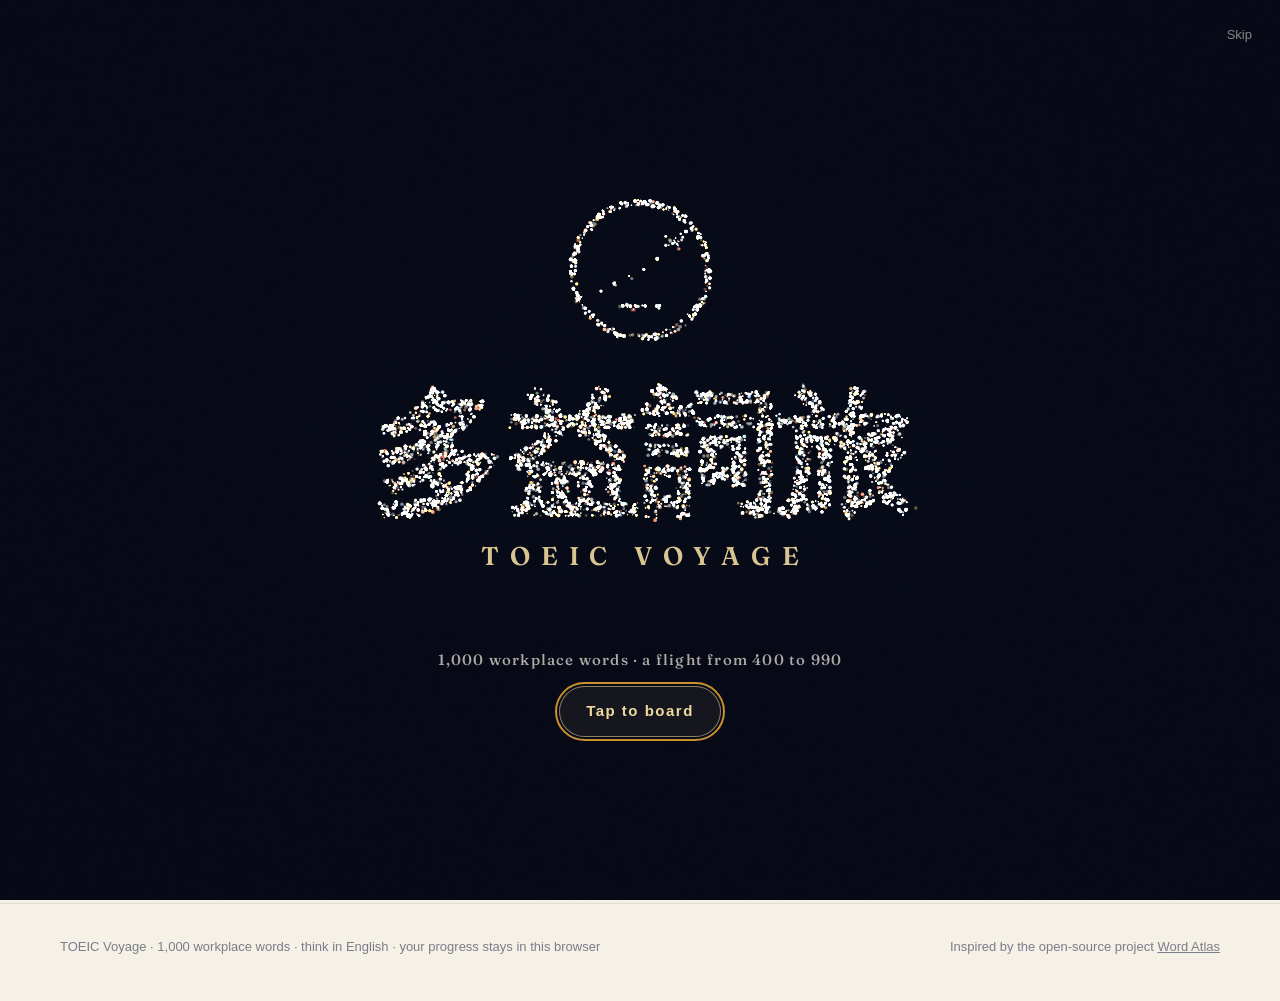
==== commit 675bdd8e: "Show how common each near-synonym is and switch the interface to simple English - Near-synonyms list" ====
--- a/index.html
+++ b/index.html
@@ -3,7 +3,7 @@
 <head>
 <meta charset="utf-8">
 <meta name="viewport" content="width=device-width, initial-scale=1, viewport-fit=cover">
-<title>多益詞旅 TOEIC Voyage</title>
+<title>TOEIC Voyage</title>
 <meta name="claude:viewport-fit-sides" content="cover">
 <meta name="description" content="多益詞旅 TOEIC Voyage：給想進外商的上班族，1,000 個多益職場單字，全程用英文思考。英英釋義只用基礎英文、分層英文提示、字根聯想、Part 2 聽力、職場 Email 與面試練習、職缺說明檢測器。">
 <meta name="theme-color" content="#f6f1e7">
--- a/assets/app.css
+++ b/assets/app.css
@@ -34,8 +34,8 @@
   --shadow: 0 1px 0 rgba(255, 255, 255, 0.7) inset, 0 1px 2px rgba(30, 38, 64, 0.05), 0 18px 40px -24px rgba(30, 38, 64, 0.28);
   --shadow-lg: 0 30px 80px -30px rgba(20, 26, 46, 0.45), 0 8px 24px -12px rgba(20, 26, 46, 0.2);
   --serif: "Fraunces", "Iowan Old Style", Georgia, serif;
-  --serif-zh: "Noto Serif TC", "Songti TC", "PMingLiU", serif;
-  --sans: -apple-system, BlinkMacSystemFont, "PingFang TC", "Noto Sans TC", "Microsoft JhengHei", "Segoe UI", sans-serif;
+  --serif-zh: "Fraunces", "Noto Serif TC", "Songti TC", "PMingLiU", serif; /* English headings use Fraunces; Chinese falls back to Noto Serif TC */
+  --sans: -apple-system, BlinkMacSystemFont, "Segoe UI", "PingFang TC", "Noto Sans TC", "Microsoft JhengHei", sans-serif;
   --mono: ui-monospace, "SF Mono", "JetBrains Mono", Menlo, Consolas, monospace;
   --r-sm: 10px;
   --r: 16px;
@@ -257,7 +257,8 @@
 .tabbar { display: none; }
 @media (max-width: 860px) {
   :root { --top: 58px; --tabbar: 64px; }
-  .nav, .search-btn span, .search-btn kbd, .brand-en { display: none; }
+  .nav, .search-btn span, .search-btn kbd, .brand-zh { display: none; }
+  .brand-en { display: inline; font: 600 20px/1 var(--serif); font-style: normal; color: var(--ink); }
   .search-btn { min-width: 0; border: 0; background: none; padding: 10px; }
   .tabbar {
     display: grid;
@@ -1438,3 +1439,25 @@
 @media (max-width: 600px) { .topics.is-compact { grid-template-columns: repeat(3, minmax(0, 1fr)); } .kpis.is-three { grid-template-columns: repeat(3, minmax(0, 1fr)); } .jd-kpis b { font-size: 26px; } .cm-card { padding: 22px; } }
 .flash.is-back { view-transition-name: none; }
 .spell input::placeholder { font-size: 18px; }
+
+/* near-synonyms: swap verdict + the difference in simple English */
+.syn-box { display: grid; gap: 8px; }
+.syn-row { display: flex; flex-wrap: wrap; gap: 6px 10px; align-items: center; padding: 8px 12px; border-radius: 14px; background: var(--card-2); box-shadow: inset 0 0 0 1px var(--line); }
+.syn-row .nym-chip { margin: 0; }
+.swap { justify-self: start; font-size: 11px; font-weight: 600; padding: 2px 8px; border-radius: 999px; white-space: nowrap; }
+.swap.is-y { background: var(--sage-soft); color: var(--good); }
+.swap.is-s { background: var(--ochre-soft); color: var(--ochre); }
+.swap.is-n { background: var(--terra-soft); color: var(--terra); }
+.syn-note { font: italic 400 15px/1.45 var(--serif); color: var(--ink-2); }
+
+
+.syn-note { flex-basis: 100%; }
+.syn-row.is-self { background: var(--mark); box-shadow: none; }
+.syn-row.is-self .syn-w b { font: 600 17px var(--serif); padding: 0 6px; }
+.freq { display: inline-flex; align-items: center; gap: 3px; }
+.freq i { width: 7px; height: 7px; border-radius: 50%; background: var(--good); }
+.freq i.off { background: var(--line-strong); }
+.freq b { margin-left: 5px; font: 500 11px var(--sans); color: var(--ink-3); }
+.freq.f2 i:not(.off), .freq.f1 i:not(.off) { background: var(--ink-4); }
+.most { font-size: 11px; font-weight: 700; padding: 2px 8px; border-radius: 999px; background: var(--ink); color: var(--paper); }
+.syn-legend { font-size: 12px; color: var(--ink-3); }
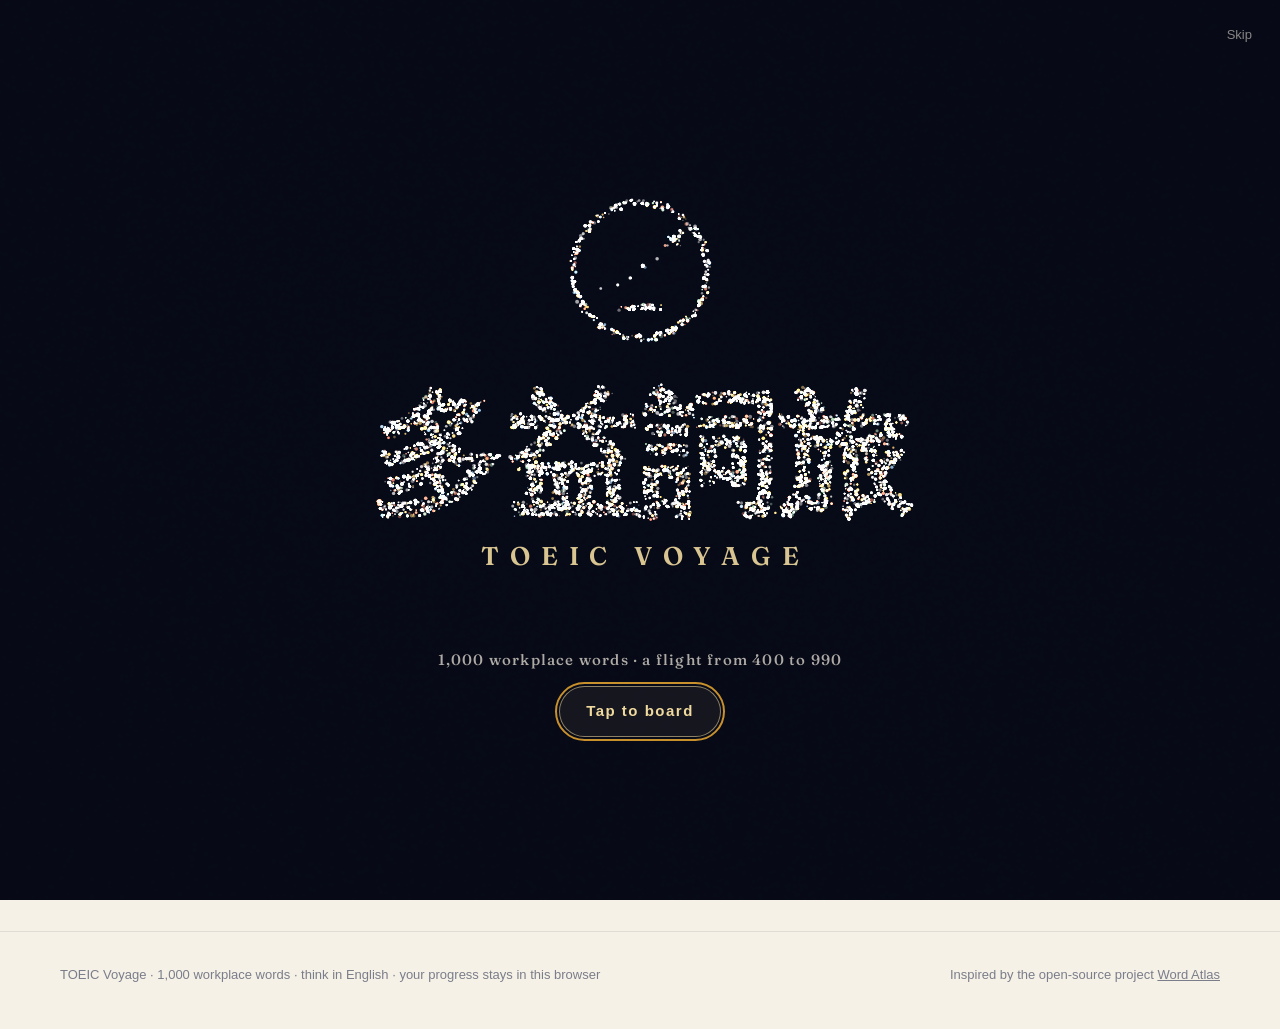
==== commit 9f9745b4: "Fix TOEIC Voyage usability issues from the second review - Missed words come back after 4 cards; lea" ====
--- a/index.html
+++ b/index.html
@@ -1,5 +1,5 @@
 <!doctype html>
-<html lang="zh-Hant-TW">
+<html lang="en">
 <head>
 <meta charset="utf-8">
 <meta name="viewport" content="width=device-width, initial-scale=1, viewport-fit=cover">
--- a/assets/app.css
+++ b/assets/app.css
@@ -11,7 +11,7 @@
   --ink: #1a2035;
   --ink-2: #434b65;
   --ink-3: #7a7d8a;
-  --ink-4: #aba79f;
+  --ink-4: #8f8a80;
   --line: rgba(26, 32, 53, 0.1);
   --line-strong: rgba(26, 32, 53, 0.16);
   --terra: #c4573a;
@@ -56,8 +56,8 @@
     --card-2: #19213a;
     --ink: #f2ebdd;
     --ink-2: #c8c1b3;
-    --ink-3: #8d8c94;
-    --ink-4: #5f6372;
+    --ink-3: #aeacb3;
+    --ink-4: #8b8fa0;
     --line: rgba(242, 235, 221, 0.08);
     --line-strong: rgba(242, 235, 221, 0.14);
     --terra: #e57c5a;
@@ -89,8 +89,8 @@
   --card-2: #19213a;
   --ink: #f2ebdd;
   --ink-2: #c8c1b3;
-  --ink-3: #8d8c94;
-  --ink-4: #5f6372;
+  --ink-3: #aeacb3;
+  --ink-4: #8b8fa0;
   --line: rgba(242, 235, 221, 0.08);
   --line-strong: rgba(242, 235, 221, 0.14);
   --terra: #e57c5a;
@@ -1187,7 +1187,7 @@
   .sp-make-head .art { width: 72px; }
   .sp .learn-top { gap: 10px; }
   .sp-clock { min-width: 0; padding: 4px 8px; font-size: 13px; }
-  .rh-step { grid-template-columns: 34px minmax(0, 1fr); }
+  .rh-step { grid-template-columns: 34px minmax(0, 1fr) auto; }
   .rh-go { display: none; }
   .def-line { font-size: 17px; }
 }
@@ -1461,3 +1461,77 @@
 .freq.f2 i:not(.off), .freq.f1 i:not(.off) { background: var(--ink-4); }
 .most { font-size: 11px; font-weight: 700; padding: 2px 8px; border-radius: 999px; background: var(--ink); color: var(--paper); }
 .syn-legend { font-size: 12px; color: var(--ink-3); }
+
+/* ---------- fixed action bar: answering never pushes the question off screen ---------- */
+.dock { position: fixed; left: 0; right: 0; bottom: 0; z-index: 45; padding: 10px max(16px, env(safe-area-inset-right, 0px)) calc(10px + env(safe-area-inset-bottom, 0px)) max(16px, env(safe-area-inset-left, 0px)); background: color-mix(in srgb, var(--card) 94%, transparent); border-top: 1px solid var(--line); box-shadow: 0 -8px 24px -12px rgba(20, 26, 46, 0.25); backdrop-filter: blur(12px); -webkit-backdrop-filter: blur(12px); }
+.dock-in { max-width: 800px; margin: 0 auto; display: flex; align-items: center; gap: 10px 14px; flex-wrap: wrap; }
+.dock-in > .btn { margin-left: auto; }
+.dock-note { font-size: 13px; color: var(--ink-2); flex: 1 1 200px; }
+.dock .rates { flex: 1 1 100%; margin: 0; max-width: none; }
+.dock .rate { padding: 10px 6px; }
+.dock .rate small { font: 400 12px var(--sans); }
+.wrap.has-dock { padding-bottom: 150px; }
+@media (max-width: 860px) { .dock { bottom: calc(var(--tabbar) + env(safe-area-inset-bottom, 0px)); padding-bottom: 10px; } }
+.verdict { display: inline-flex; align-items: center; gap: 6px; font-weight: 700; font-size: 15px; }
+.verdict svg { width: 20px; height: 20px; }
+.verdict.is-ok { color: var(--good); }
+.verdict.is-no { color: var(--bad); }
+.done-stats { display: grid; grid-template-columns: repeat(2, minmax(0, 1fr)); gap: 10px; }
+.done-stats div { display: grid; gap: 2px; padding: 10px 12px; border-radius: 14px; background: var(--card-2); }
+.done-stats b { font: 600 26px/1.1 var(--serif); }
+.done-stats span { font-size: 12px; color: var(--ink-3); }
+.done-note { font-size: 14px; color: var(--ink-2); }
+.done-note a { font-weight: 600; }
+.todo-count { font-size: 12px; color: var(--ink-3); margin-top: -8px; }
+.rh-ok { color: var(--good); display: inline-flex; }
+.rh-ok svg { width: 20px; height: 20px; }
+.rh-step.is-done .rh-no { background: var(--sage-soft); color: var(--good); }
+.rh-step.is-bonus { border-style: dashed; box-shadow: inset 0 0 0 1px var(--ochre); }
+.rh-step.is-bonus .rh-no { background: var(--ochre-soft); color: var(--ochre); }
+
+/* ---------- Me page fixes ---------- */
+.heat-months { display: grid; grid-auto-flow: column; grid-auto-columns: 1fr; gap: 4px; font-size: 10px; color: var(--ink-3); margin-bottom: 4px; }
+.heat-months span { white-space: nowrap; overflow: visible; }
+.topics.is-compact { grid-template-columns: repeat(auto-fill, minmax(92px, 1fr)); gap: 10px; }
+.topics.is-compact .topic { gap: 6px; padding: 6px 6px 8px; border-radius: 16px; min-width: 0; }
+.topics.is-compact .topic-txt { flex-direction: column; align-items: flex-start; gap: 0; padding: 0 2px; min-width: 0; }
+.topics.is-compact .topic-txt b { font-size: 12px; line-height: 1.25; overflow-wrap: anywhere; }
+.backup { grid-template-columns: 56px minmax(0, 1fr); }
+.backup img { width: 56px; height: 56px; object-fit: cover; border-radius: 12px; }
+.btn.is-danger { background: var(--bad); color: #fff; }
+.btn.is-danger svg { width: 16px; height: 16px; }
+.data-msg { font-size: 13px; color: var(--good); flex-basis: 100%; }
+.data-msg.is-bad { color: var(--bad); }
+.score-est b.is-empty { font-size: 22px; color: var(--ink-2); }
+.notice.is-resume { background: var(--ochre-soft); }
+.notice.is-resume .row-btns { grid-column: 1 / -1; }
+.feedback.no-art { grid-template-columns: 1fr; }
+.result-row.no-art { grid-template-columns: minmax(0, 1fr) auto; padding-left: 16px; }
+.you-chose { display: block; color: var(--bad) !important; font-size: 12px; margin-top: 2px; }
+.syn-msg { font-size: 14px; color: var(--ochre); }
+.q-sent.is-hidden { filter: blur(7px); user-select: none; }
+.sp-count { font-size: 12px; color: var(--ink-3); text-align: center; }
+.done-stats.is-three { grid-template-columns: repeat(3, minmax(0, 1fr)); }
+.fb-title svg { width: 18px; height: 18px; vertical-align: -3px; margin-right: 4px; }
+.art.is-mono svg { width: 42%; height: 42%; opacity: 0.55; }
+.jd-msg { color: var(--bad); font-weight: 600; font-size: 14px; }
+.jd-note.is-empty { color: var(--ink-2); padding: 12px 16px; border-radius: 14px; background: var(--card-2); }
+.jd-text.is-short .jd-body { max-height: 220px; overflow: hidden; -webkit-mask-image: linear-gradient(#000 70%, transparent); mask-image: linear-gradient(#000 70%, transparent); }
+/* hands-free: the example is plain running text (the marked word stays inline) */
+.cm-card { gap: 12px; }
+.cm-line.is-ex { display: block; }
+.cm-line.is-ex mark { padding: 0 2px; }
+.cm-word { margin: 4px 0; }
+@media (max-width: 860px) {
+  /* a fixed tab bar height, so the action bar can sit exactly on top of it */
+  .tabbar { box-sizing: border-box; height: calc(var(--tabbar) + env(safe-area-inset-bottom, 0px)); align-items: center; padding-top: 4px; padding-bottom: calc(4px + env(safe-area-inset-bottom, 0px)); }
+  .tabbar a { padding: 4px 0; }
+}
+@media (max-width: 440px) {
+  /* keep the header inside a 360–375px phone with the English name */
+  .brand { gap: 8px; min-width: 0; }
+  .brand-en { font-size: 16px !important; white-space: nowrap; }
+  .brand-mark { width: 30px; height: 30px; }
+  .top-tools { gap: 0; }
+  .top-tools .icon-btn, .top-tools .search-btn { width: 36px; height: 36px; padding: 8px; }
+}
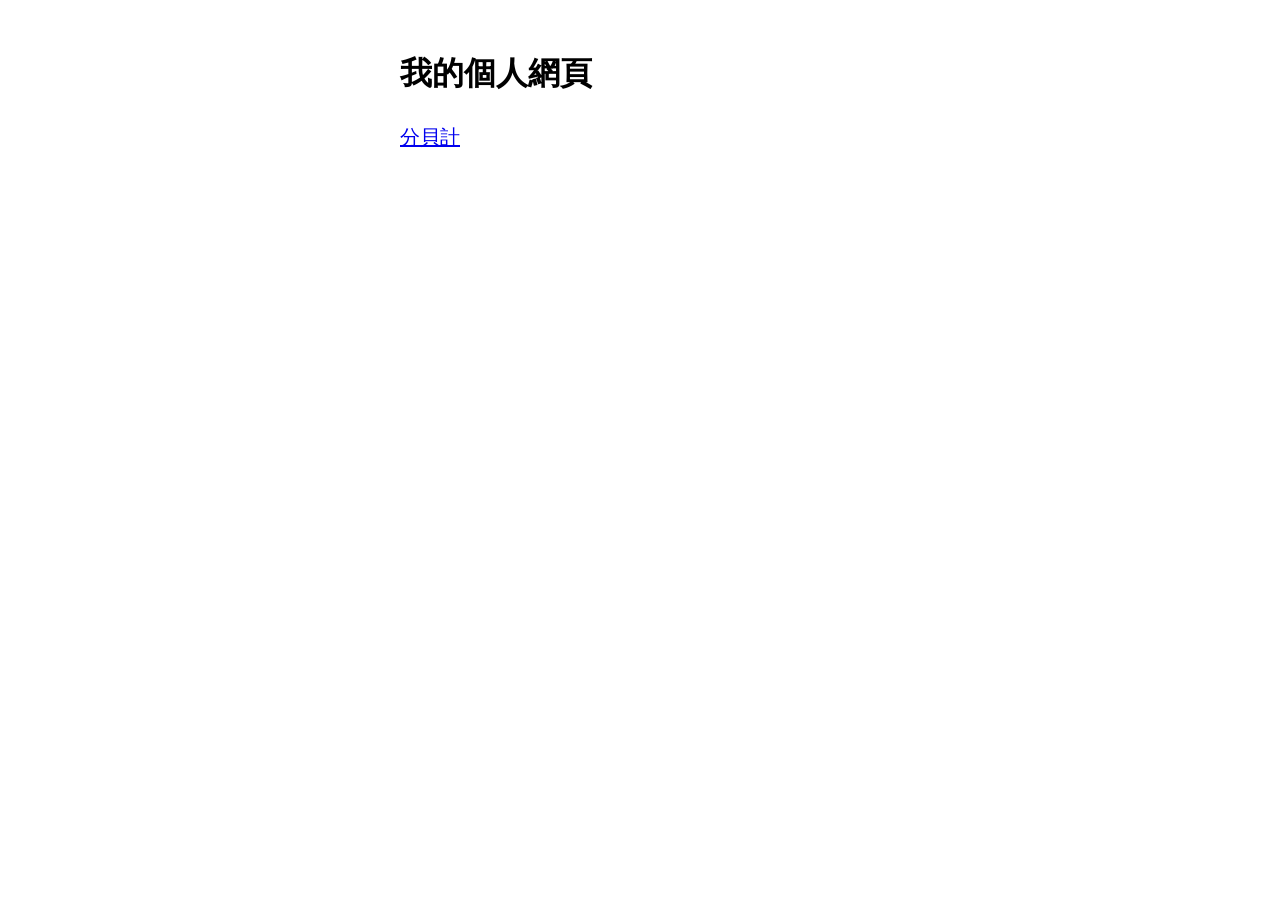
==== commit 2590190b: "Add home page linking to decibel meter Co-Authored-By: Claude Sonnet 5.5 <noreply@anthropic.com> Cla" ====
--- a/index.html
+++ b/index.html
@@ -1,25 +1,13 @@
-<!doctype html>
-<html lang="en">
+<!DOCTYPE html>
+<html lang="zh-Hant">
 <head>
 <meta charset="utf-8">
-<meta name="viewport" content="width=device-width, initial-scale=1, viewport-fit=cover">
-<title>TOEIC Voyage</title>
-<meta name="claude:viewport-fit-sides" content="cover">
-<meta name="description" content="多益詞旅 TOEIC Voyage：給想進外商的上班族，1,000 個多益職場單字，全程用英文思考。英英釋義只用基礎英文、分層英文提示、字根聯想、Part 2 聽力、職場 Email 與面試練習、職缺說明檢測器。">
-<meta name="theme-color" content="#f6f1e7">
-<link rel="preconnect" href="https://fonts.googleapis.com">
-<link rel="preconnect" href="https://fonts.gstatic.com" crossorigin>
-<link rel="stylesheet" href="https://fonts.googleapis.com/css2?family=Fraunces:ital,opsz,wght@0,9..144,300..700;1,9..144,300..700&family=Noto+Serif+TC:wght@600;700;900&display=swap">
-<link rel="preload" as="image" href="assets/brand/hero.webp">
-<link rel="stylesheet" href="assets/app.css">
+<meta name="viewport" content="width=device-width, initial-scale=1">
+<title>我的個人網頁</title>
+<style>body{font-family:system-ui,"Noto Sans TC",sans-serif;max-width:480px;margin:48px auto;padding:0 16px;line-height:1.6}a{font-size:20px}</style>
 </head>
 <body>
-<div id="app"></div>
-<noscript><p style="padding:24px">多益詞旅 TOEIC Voyage 需要啟用 JavaScript 才能使用。</p></noscript>
-<script src="assets/words.js"></script>
-<script src="assets/stories.js"></script>
-<script src="assets/cloze.js"></script>
-<script src="assets/extra.js"></script>
-<script src="assets/app.js"></script>
+<h1>我的個人網頁</h1>
+<p><a href="decibel/">分貝計</a></p>
 </body>
 </html>
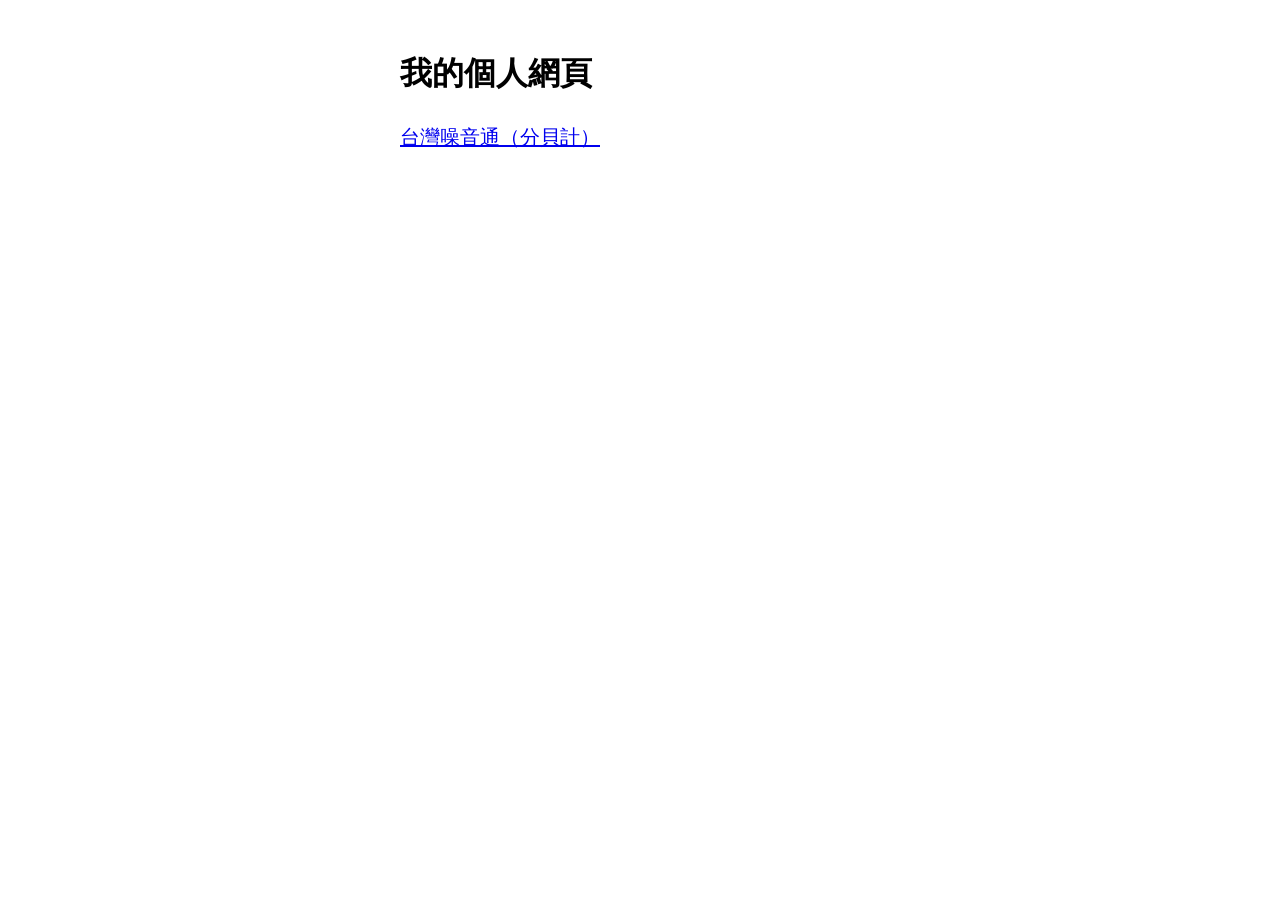
==== commit c67a0f43: "Redesign decibel meter as 台灣噪音通: larger text, tap choices, call buttons, evidence recording, history" ====
--- a/index.html
+++ b/index.html
@@ -8,6 +8,6 @@
 </head>
 <body>
 <h1>我的個人網頁</h1>
-<p><a href="decibel/">分貝計</a></p>
+<p><a href="decibel/">台灣噪音通（分貝計）</a></p>
 </body>
 </html>
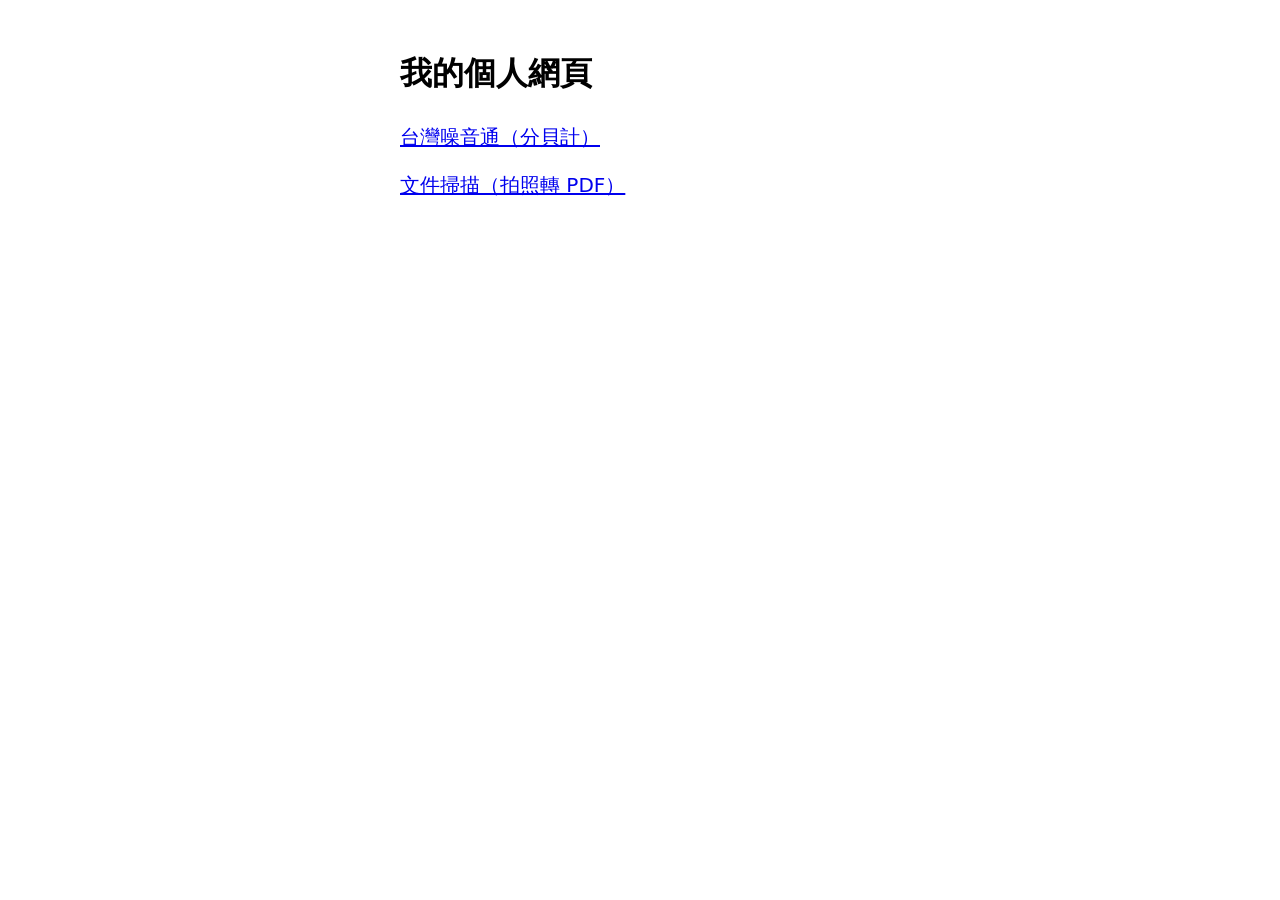
==== commit 1d104a7f: "新增文件掃描：手機拍照自動裁切拉正，多頁排序，輸出彩色或黑白 PDF Co-Authored-By: Claude Opus 5.5 <noreply@anthropic.com> Claude-Se" ====
--- a/index.html
+++ b/index.html
@@ -9,5 +9,6 @@
 <body>
 <h1>我的個人網頁</h1>
 <p><a href="decibel/">台灣噪音通（分貝計）</a></p>
+<p><a href="scanner/">文件掃描（拍照轉 PDF）</a></p>
 </body>
 </html>
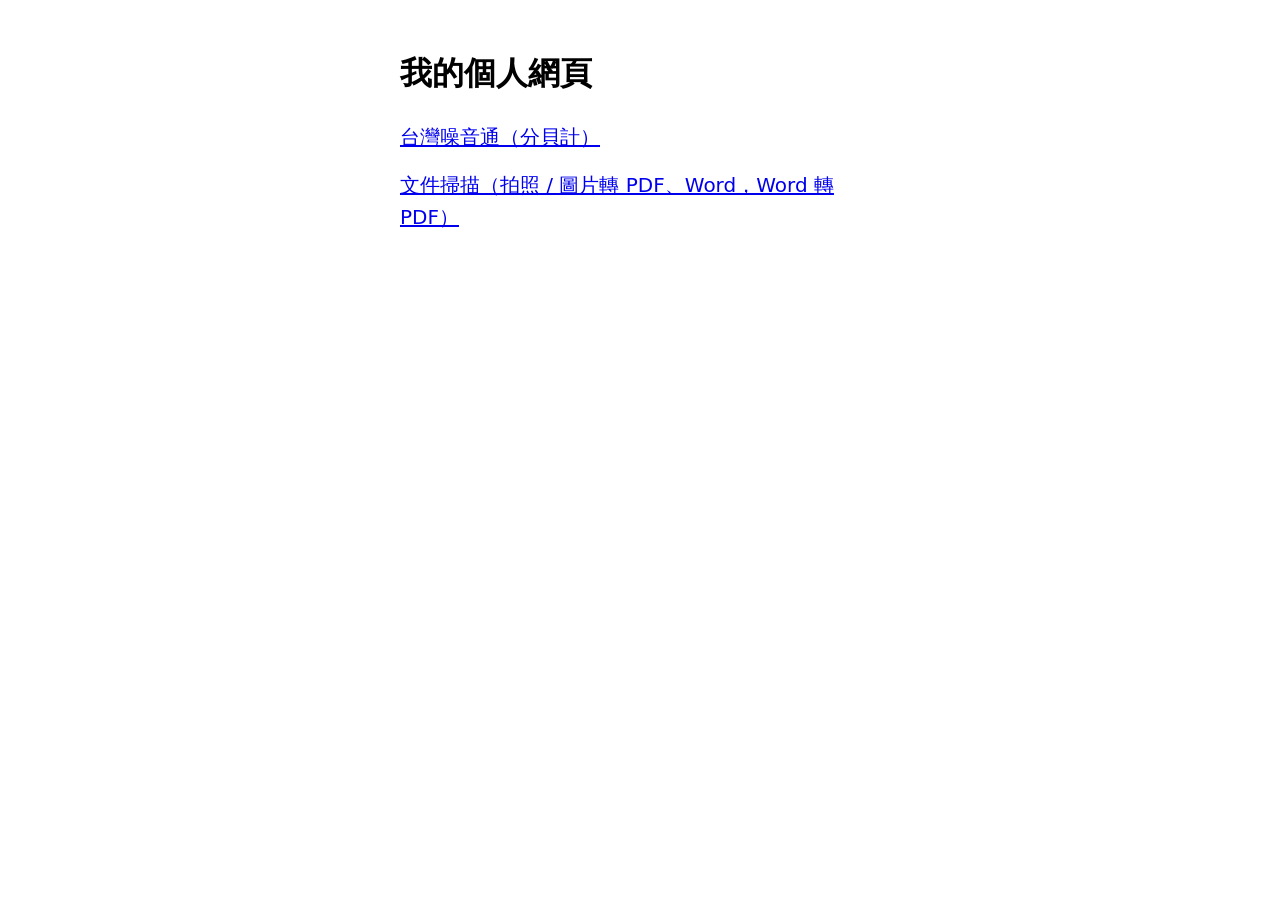
==== commit d51d5090: "文件掃描：新增圖片轉 PDF、圖片轉 Word（OCR 文字辨識或原樣圖片）、Word 轉 PDF 函式庫（tesseract.js、docx-preview、JSZip、html2canvas）與繁" ====
--- a/index.html
+++ b/index.html
@@ -9,6 +9,6 @@
 <body>
 <h1>我的個人網頁</h1>
 <p><a href="decibel/">台灣噪音通（分貝計）</a></p>
-<p><a href="scanner/">文件掃描（拍照轉 PDF）</a></p>
+<p><a href="scanner/">文件掃描（拍照 / 圖片轉 PDF、Word，Word 轉 PDF）</a></p>
 </body>
 </html>
